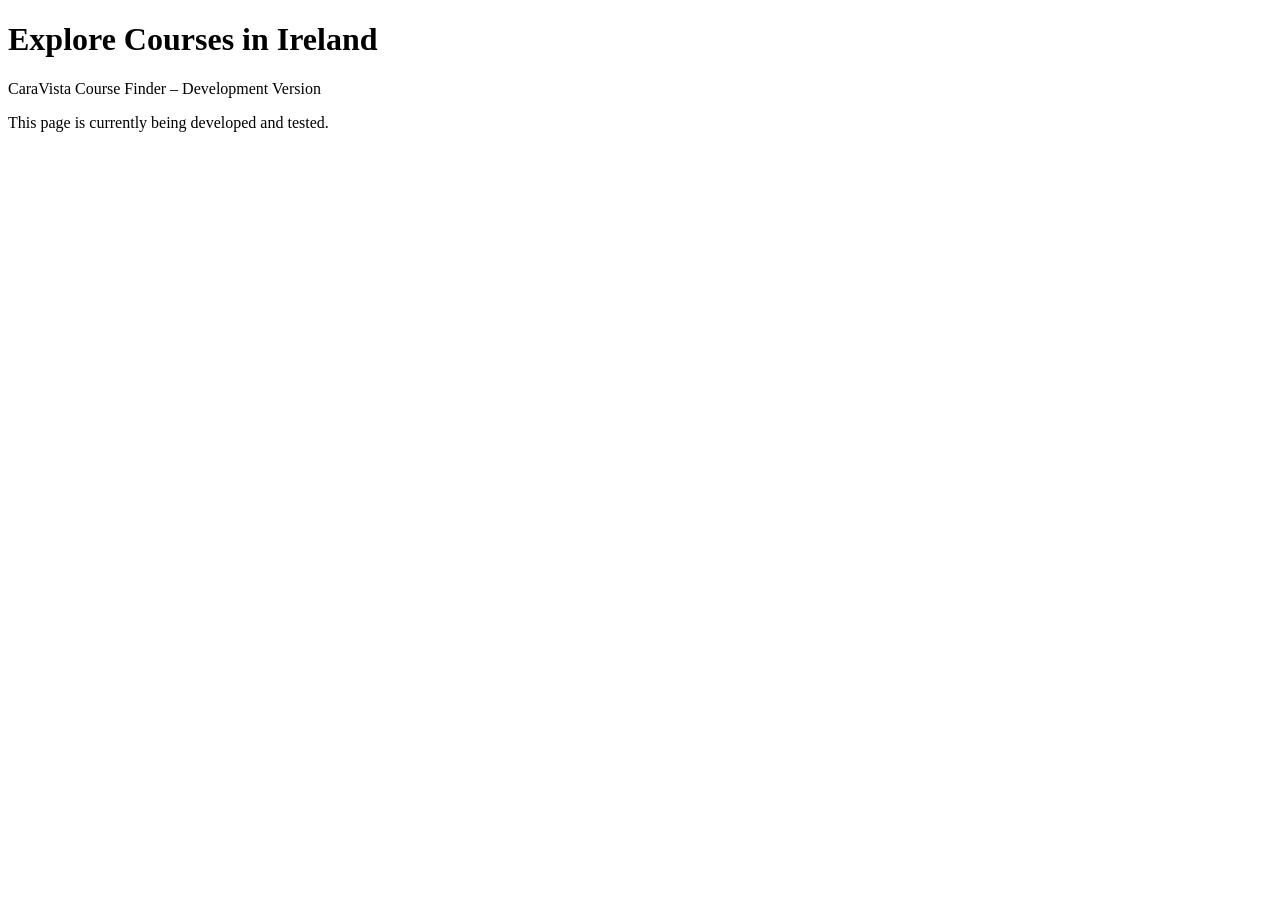
==== courses/index.html @ 7ab5f9e1 "Create initial Course Finder page" ====
<!DOCTYPE html>
<html lang="en">

<head>
    <meta charset="UTF-8">

    <meta name="viewport"
          content="width=device-width, initial-scale=1.0">

    <title>
        Explore Courses in Ireland | CaraVista Global Education
    </title>
</head>

<body>

    <h1>Explore Courses in Ireland</h1>

    <p>
        CaraVista Course Finder – Development Version
    </p>

    <p>
        This page is currently being developed and tested.
    </p>

</body>

</html>
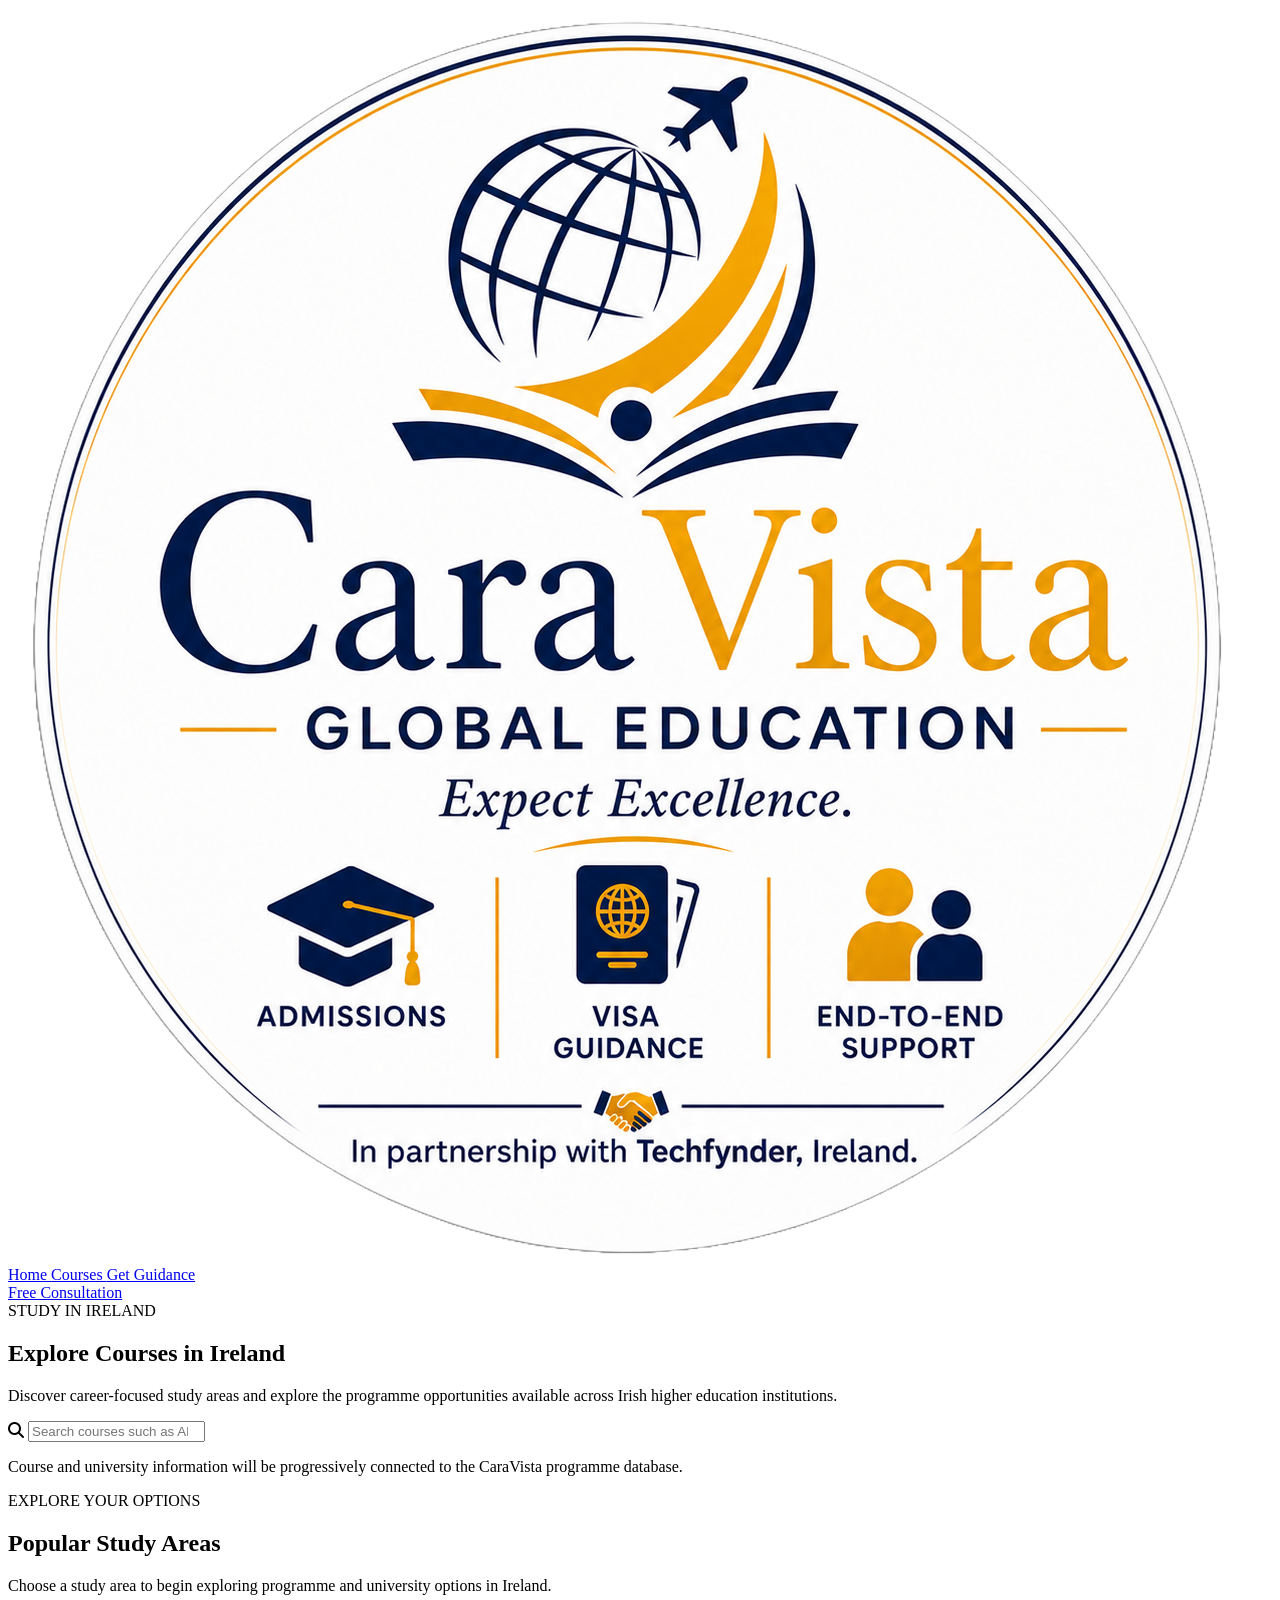
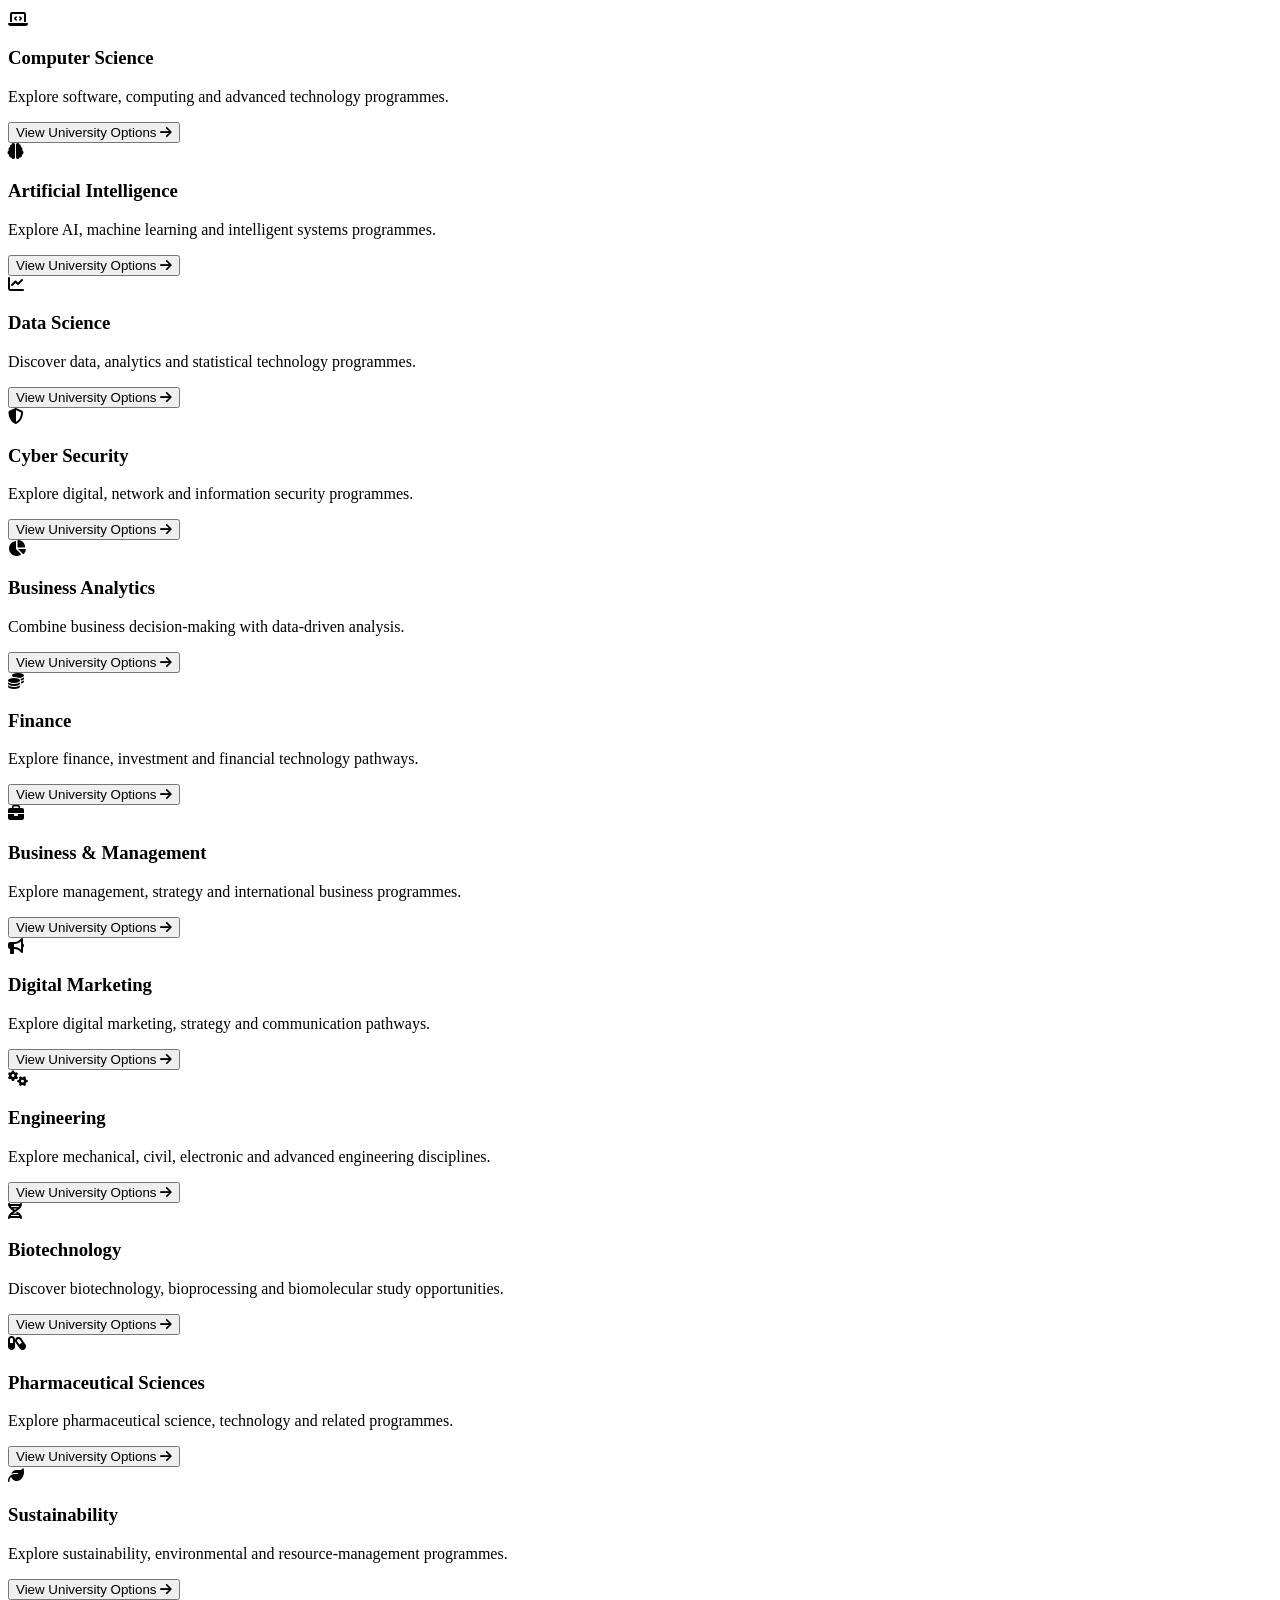
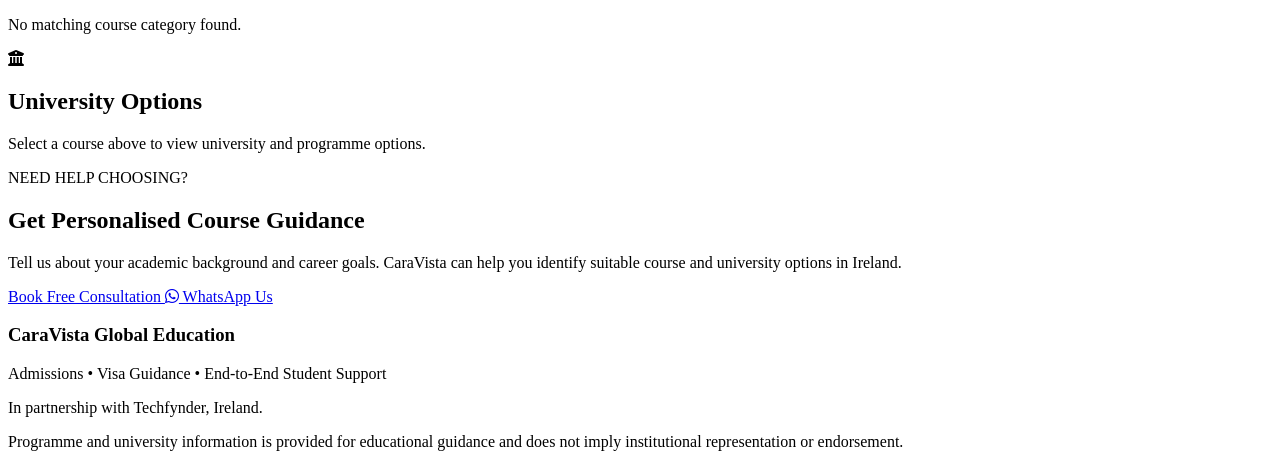
==== commit 0a4445df: "Build Course Finder V1 interface" ====
--- a/courses/index.html
+++ b/courses/index.html
@@ -10,19 +10,604 @@
     <title>
         Explore Courses in Ireland | CaraVista Global Education
     </title>
+
+    <meta name="description"
+          content="Explore popular study areas in Ireland with CaraVista Global Education. Discover courses in technology, business, engineering, life sciences and more.">
+
+    <link rel="icon"
+          href="../images/favicon.ico">
+
+    <link rel="stylesheet"
+          href="course.css">
+
+    <link rel="preconnect"
+          href="https://fonts.googleapis.com">
+
+    <link rel="preconnect"
+          href="https://fonts.gstatic.com"
+          crossorigin>
+
+    <link href="https://fonts.googleapis.com/css2?family=Poppins:wght@300;400;500;600;700;800&display=swap"
+          rel="stylesheet">
+
+    <link rel="stylesheet"
+          href="https://cdnjs.cloudflare.com/ajax/libs/font-awesome/6.7.2/css/all.min.css">
 </head>
 
 <body>
 
-    <h1>Explore Courses in Ireland</h1>
-
-    <p>
-        CaraVista Course Finder – Development Version
-    </p>
-
-    <p>
-        This page is currently being developed and tested.
-    </p>
+<header class="course-header">
+
+    <div class="container header-inner">
+
+        <a href="../"
+           class="brand"
+           aria-label="CaraVista Global Education">
+
+            <img src="../images/logo.png"
+                 alt="CaraVista Global Education">
+
+        </a>
+
+        <nav class="course-nav">
+
+            <a href="../">
+                Home
+            </a>
+
+            <a href="#course-grid">
+                Courses
+            </a>
+
+            <a href="#guidance">
+                Get Guidance
+            </a>
+
+        </nav>
+
+        <a href="../#contact"
+           class="header-cta">
+
+            Free Consultation
+
+        </a>
+
+    </div>
+
+</header>
+
+
+<main>
+
+    <section class="course-hero">
+
+        <div class="container course-hero-content">
+
+            <span class="eyebrow">
+                STUDY IN IRELAND
+            </span>
+
+            <h1>
+                Explore Courses in Ireland
+            </h1>
+
+            <p>
+                Discover career-focused study areas and explore the
+                programme opportunities available across Irish higher
+                education institutions.
+            </p>
+
+            <div class="search-wrapper">
+
+                <i class="fa-solid fa-magnifying-glass"></i>
+
+                <input
+                    type="search"
+                    id="courseSearch"
+                    placeholder="Search courses such as AI, Finance, Cyber Security..."
+                    autocomplete="off"
+                    aria-label="Search course categories"
+                >
+
+            </div>
+
+            <p class="development-note">
+                Course and university information will be progressively
+                connected to the CaraVista programme database.
+            </p>
+
+        </div>
+
+    </section>
+
+
+    <section class="courses-section">
+
+        <div class="container">
+
+            <div class="section-heading">
+
+                <span class="section-label">
+                    EXPLORE YOUR OPTIONS
+                </span>
+
+                <h2>
+                    Popular Study Areas
+                </h2>
+
+                <p>
+                    Choose a study area to begin exploring programme and
+                    university options in Ireland.
+                </p>
+
+            </div>
+
+
+            <div class="course-grid"
+                 id="course-grid">
+
+
+                <article class="course-card"
+                         data-course="computer science software computing technology">
+
+                    <div class="course-icon">
+                        <i class="fa-solid fa-laptop-code"></i>
+                    </div>
+
+                    <h3>
+                        Computer Science
+                    </h3>
+
+                    <p>
+                        Explore software, computing and advanced
+                        technology programmes.
+                    </p>
+
+                    <button type="button"
+                            class="course-link"
+                            data-category="Computer Science">
+
+                        View University Options
+                        <i class="fa-solid fa-arrow-right"></i>
+
+                    </button>
+
+                </article>
+
+
+                <article class="course-card"
+                         data-course="artificial intelligence ai machine learning">
+
+                    <div class="course-icon">
+                        <i class="fa-solid fa-brain"></i>
+                    </div>
+
+                    <h3>
+                        Artificial Intelligence
+                    </h3>
+
+                    <p>
+                        Explore AI, machine learning and intelligent
+                        systems programmes.
+                    </p>
+
+                    <button type="button"
+                            class="course-link"
+                            data-category="Artificial Intelligence">
+
+                        View University Options
+                        <i class="fa-solid fa-arrow-right"></i>
+
+                    </button>
+
+                </article>
+
+
+                <article class="course-card"
+                         data-course="data science analytics statistics">
+
+                    <div class="course-icon">
+                        <i class="fa-solid fa-chart-line"></i>
+                    </div>
+
+                    <h3>
+                        Data Science
+                    </h3>
+
+                    <p>
+                        Discover data, analytics and statistical
+                        technology programmes.
+                    </p>
+
+                    <button type="button"
+                            class="course-link"
+                            data-category="Data Science">
+
+                        View University Options
+                        <i class="fa-solid fa-arrow-right"></i>
+
+                    </button>
+
+                </article>
+
+
+                <article class="course-card"
+                         data-course="cyber security cybersecurity information security network">
+
+                    <div class="course-icon">
+                        <i class="fa-solid fa-shield-halved"></i>
+                    </div>
+
+                    <h3>
+                        Cyber Security
+                    </h3>
+
+                    <p>
+                        Explore digital, network and information
+                        security programmes.
+                    </p>
+
+                    <button type="button"
+                            class="course-link"
+                            data-category="Cyber Security">
+
+                        View University Options
+                        <i class="fa-solid fa-arrow-right"></i>
+
+                    </button>
+
+                </article>
+
+
+                <article class="course-card"
+                         data-course="business analytics data business intelligence">
+
+                    <div class="course-icon">
+                        <i class="fa-solid fa-chart-pie"></i>
+                    </div>
+
+                    <h3>
+                        Business Analytics
+                    </h3>
+
+                    <p>
+                        Combine business decision-making with
+                        data-driven analysis.
+                    </p>
+
+                    <button type="button"
+                            class="course-link"
+                            data-category="Business Analytics">
+
+                        View University Options
+                        <i class="fa-solid fa-arrow-right"></i>
+
+                    </button>
+
+                </article>
+
+
+                <article class="course-card"
+                         data-course="finance fintech investment banking financial">
+
+                    <div class="course-icon">
+                        <i class="fa-solid fa-coins"></i>
+                    </div>
+
+                    <h3>
+                        Finance
+                    </h3>
+
+                    <p>
+                        Explore finance, investment and financial
+                        technology pathways.
+                    </p>
+
+                    <button type="button"
+                            class="course-link"
+                            data-category="Finance">
+
+                        View University Options
+                        <i class="fa-solid fa-arrow-right"></i>
+
+                    </button>
+
+                </article>
+
+
+                <article class="course-card"
+                         data-course="business management international business mba">
+
+                    <div class="course-icon">
+                        <i class="fa-solid fa-briefcase"></i>
+                    </div>
+
+                    <h3>
+                        Business &amp; Management
+                    </h3>
+
+                    <p>
+                        Explore management, strategy and international
+                        business programmes.
+                    </p>
+
+                    <button type="button"
+                            class="course-link"
+                            data-category="Business & Management">
+
+                        View University Options
+                        <i class="fa-solid fa-arrow-right"></i>
+
+                    </button>
+
+                </article>
+
+
+                <article class="course-card"
+                         data-course="digital marketing marketing advertising media">
+
+                    <div class="course-icon">
+                        <i class="fa-solid fa-bullhorn"></i>
+                    </div>
+
+                    <h3>
+                        Digital Marketing
+                    </h3>
+
+                    <p>
+                        Explore digital marketing, strategy and
+                        communication pathways.
+                    </p>
+
+                    <button type="button"
+                            class="course-link"
+                            data-category="Digital Marketing">
+
+                        View University Options
+                        <i class="fa-solid fa-arrow-right"></i>
+
+                    </button>
+
+                </article>
+
+
+                <article class="course-card"
+                         data-course="engineering mechanical civil electrical electronic">
+
+                    <div class="course-icon">
+                        <i class="fa-solid fa-gears"></i>
+                    </div>
+
+                    <h3>
+                        Engineering
+                    </h3>
+
+                    <p>
+                        Explore mechanical, civil, electronic and
+                        advanced engineering disciplines.
+                    </p>
+
+                    <button type="button"
+                            class="course-link"
+                            data-category="Engineering">
+
+                        View University Options
+                        <i class="fa-solid fa-arrow-right"></i>
+
+                    </button>
+
+                </article>
+
+
+                <article class="course-card"
+                         data-course="biotechnology biotech bioprocessing biomolecular">
+
+                    <div class="course-icon">
+                        <i class="fa-solid fa-dna"></i>
+                    </div>
+
+                    <h3>
+                        Biotechnology
+                    </h3>
+
+                    <p>
+                        Discover biotechnology, bioprocessing and
+                        biomolecular study opportunities.
+                    </p>
+
+                    <button type="button"
+                            class="course-link"
+                            data-category="Biotechnology">
+
+                        View University Options
+                        <i class="fa-solid fa-arrow-right"></i>
+
+                    </button>
+
+                </article>
+
+
+                <article class="course-card"
+                         data-course="pharmaceutical sciences pharma drug medicine">
+
+                    <div class="course-icon">
+                        <i class="fa-solid fa-capsules"></i>
+                    </div>
+
+                    <h3>
+                        Pharmaceutical Sciences
+                    </h3>
+
+                    <p>
+                        Explore pharmaceutical science, technology
+                        and related programmes.
+                    </p>
+
+                    <button type="button"
+                            class="course-link"
+                            data-category="Pharmaceutical Sciences">
+
+                        View University Options
+                        <i class="fa-solid fa-arrow-right"></i>
+
+                    </button>
+
+                </article>
+
+
+                <article class="course-card"
+                         data-course="sustainability environmental sustainable resource climate">
+
+                    <div class="course-icon">
+                        <i class="fa-solid fa-leaf"></i>
+                    </div>
+
+                    <h3>
+                        Sustainability
+                    </h3>
+
+                    <p>
+                        Explore sustainability, environmental and
+                        resource-management programmes.
+                    </p>
+
+                    <button type="button"
+                            class="course-link"
+                            data-category="Sustainability">
+
+                        View University Options
+                        <i class="fa-solid fa-arrow-right"></i>
+
+                    </button>
+
+                </article>
+
+            </div>
+
+
+            <p class="no-results"
+               id="noResults">
+
+                No matching course category found.
+
+            </p>
+
+        </div>
+
+    </section>
+
+
+    <section class="results-section"
+             id="course-results">
+
+        <div class="container">
+
+            <div class="results-placeholder">
+
+                <div class="placeholder-icon">
+                    <i class="fa-solid fa-building-columns"></i>
+                </div>
+
+                <h2 id="resultsTitle">
+                    University Options
+                </h2>
+
+                <p id="resultsMessage">
+                    Select a course above to view university and
+                    programme options.
+                </p>
+
+                <div id="programmeResults"
+                     class="programme-results">
+                </div>
+
+            </div>
+
+        </div>
+
+    </section>
+
+
+    <section class="guidance-section"
+             id="guidance">
+
+        <div class="container guidance-box">
+
+            <div>
+
+                <span class="section-label">
+                    NEED HELP CHOOSING?
+                </span>
+
+                <h2>
+                    Get Personalised Course Guidance
+                </h2>
+
+                <p>
+                    Tell us about your academic background and career goals.
+                    CaraVista can help you identify suitable course and
+                    university options in Ireland.
+                </p>
+
+            </div>
+
+            <div class="guidance-actions">
+
+                <a href="../#contact"
+                   class="btn btn-primary">
+
+                    Book Free Consultation
+
+                </a>
+
+                <a href="https://wa.me/917820959808?text=Hello%20CaraVista%20Global%20Education,%20I%20would%20like%20guidance%20on%20courses%20in%20Ireland."
+                   class="btn btn-whatsapp"
+                   target="_blank"
+                   rel="noopener noreferrer">
+
+                    <i class="fa-brands fa-whatsapp"></i>
+
+                    WhatsApp Us
+
+                </a>
+
+            </div>
+
+        </div>
+
+    </section>
+
+</main>
+
+
+<footer class="course-footer">
+
+    <div class="container">
+
+        <h3>
+            CaraVista Global Education
+        </h3>
+
+        <p>
+            Admissions • Visa Guidance • End-to-End Student Support
+        </p>
+
+        <p class="partner-line">
+            In partnership with Techfynder, Ireland.
+        </p>
+
+        <p class="disclaimer">
+            Programme and university information is provided for
+            educational guidance and does not imply institutional
+            representation or endorsement.
+        </p>
+
+    </div>
+
+</footer>
+
+
+<script src="course.js"></script>
 
 </body>
 
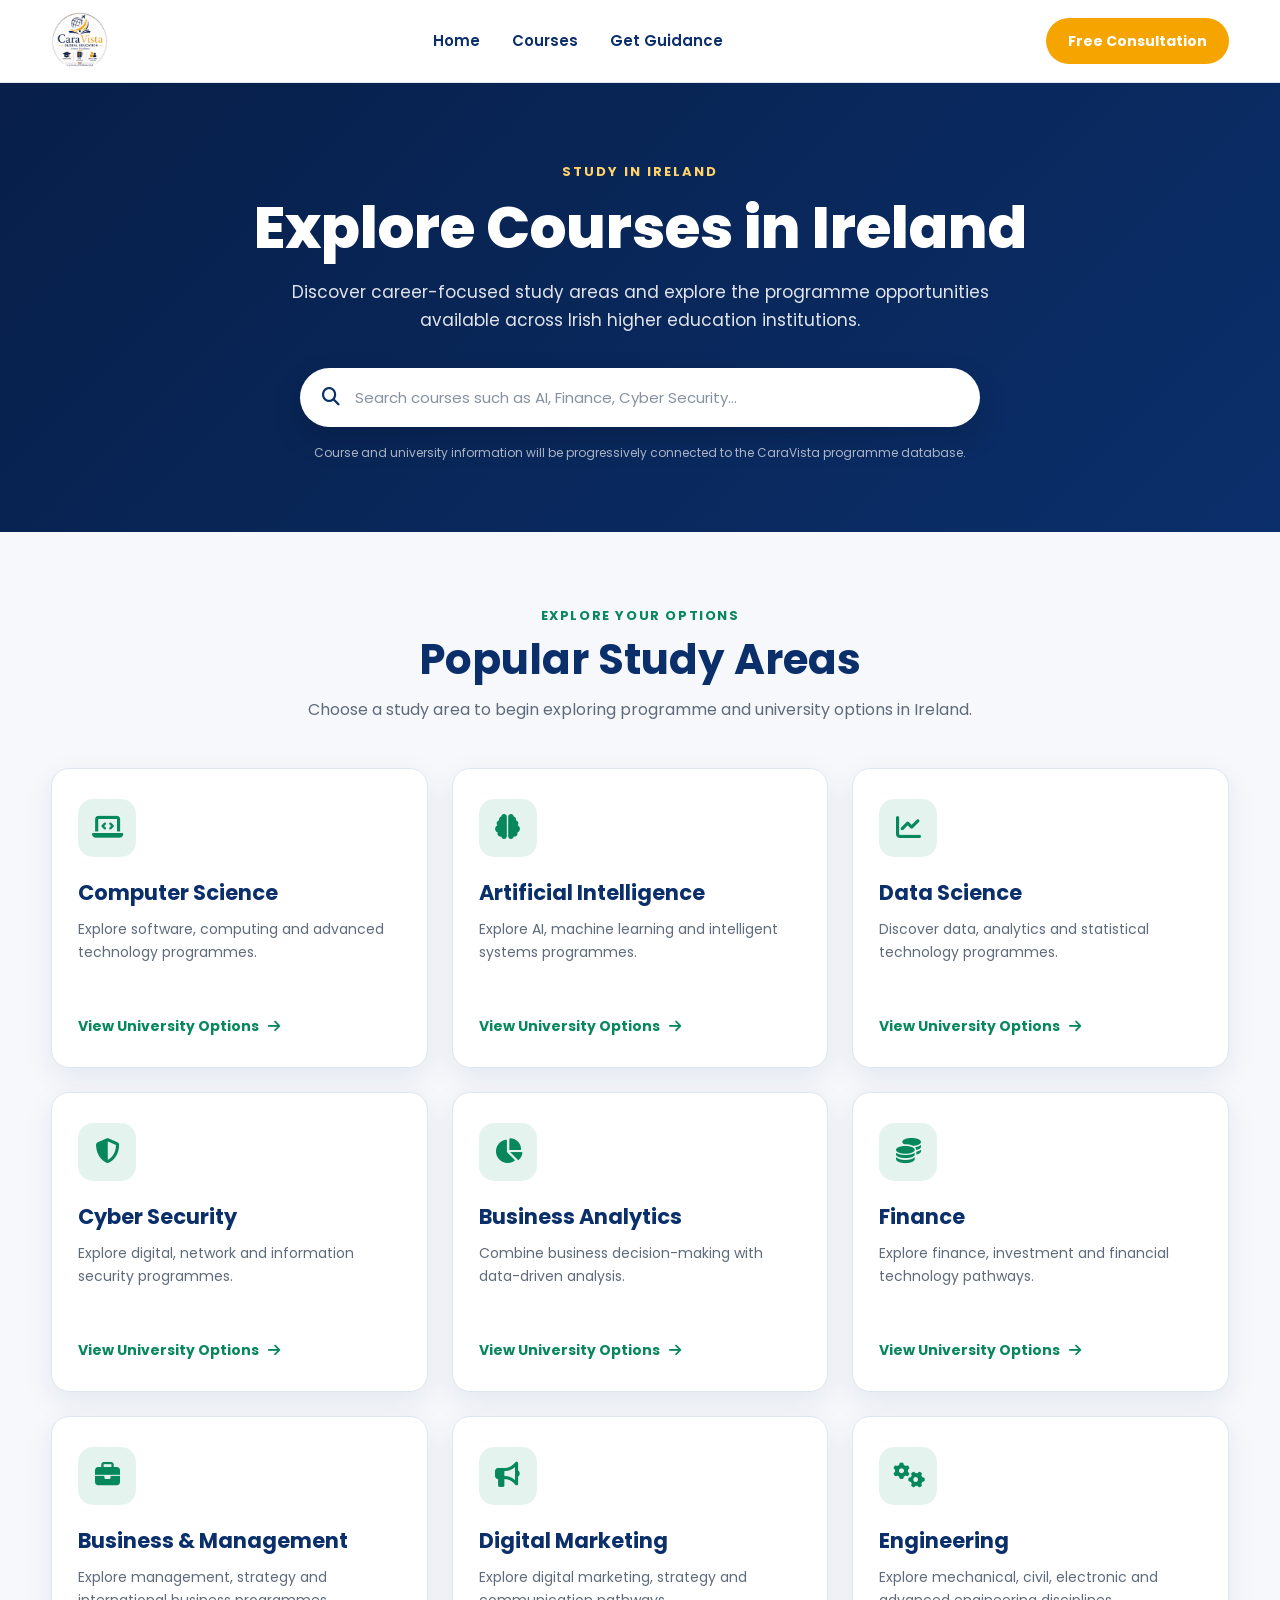
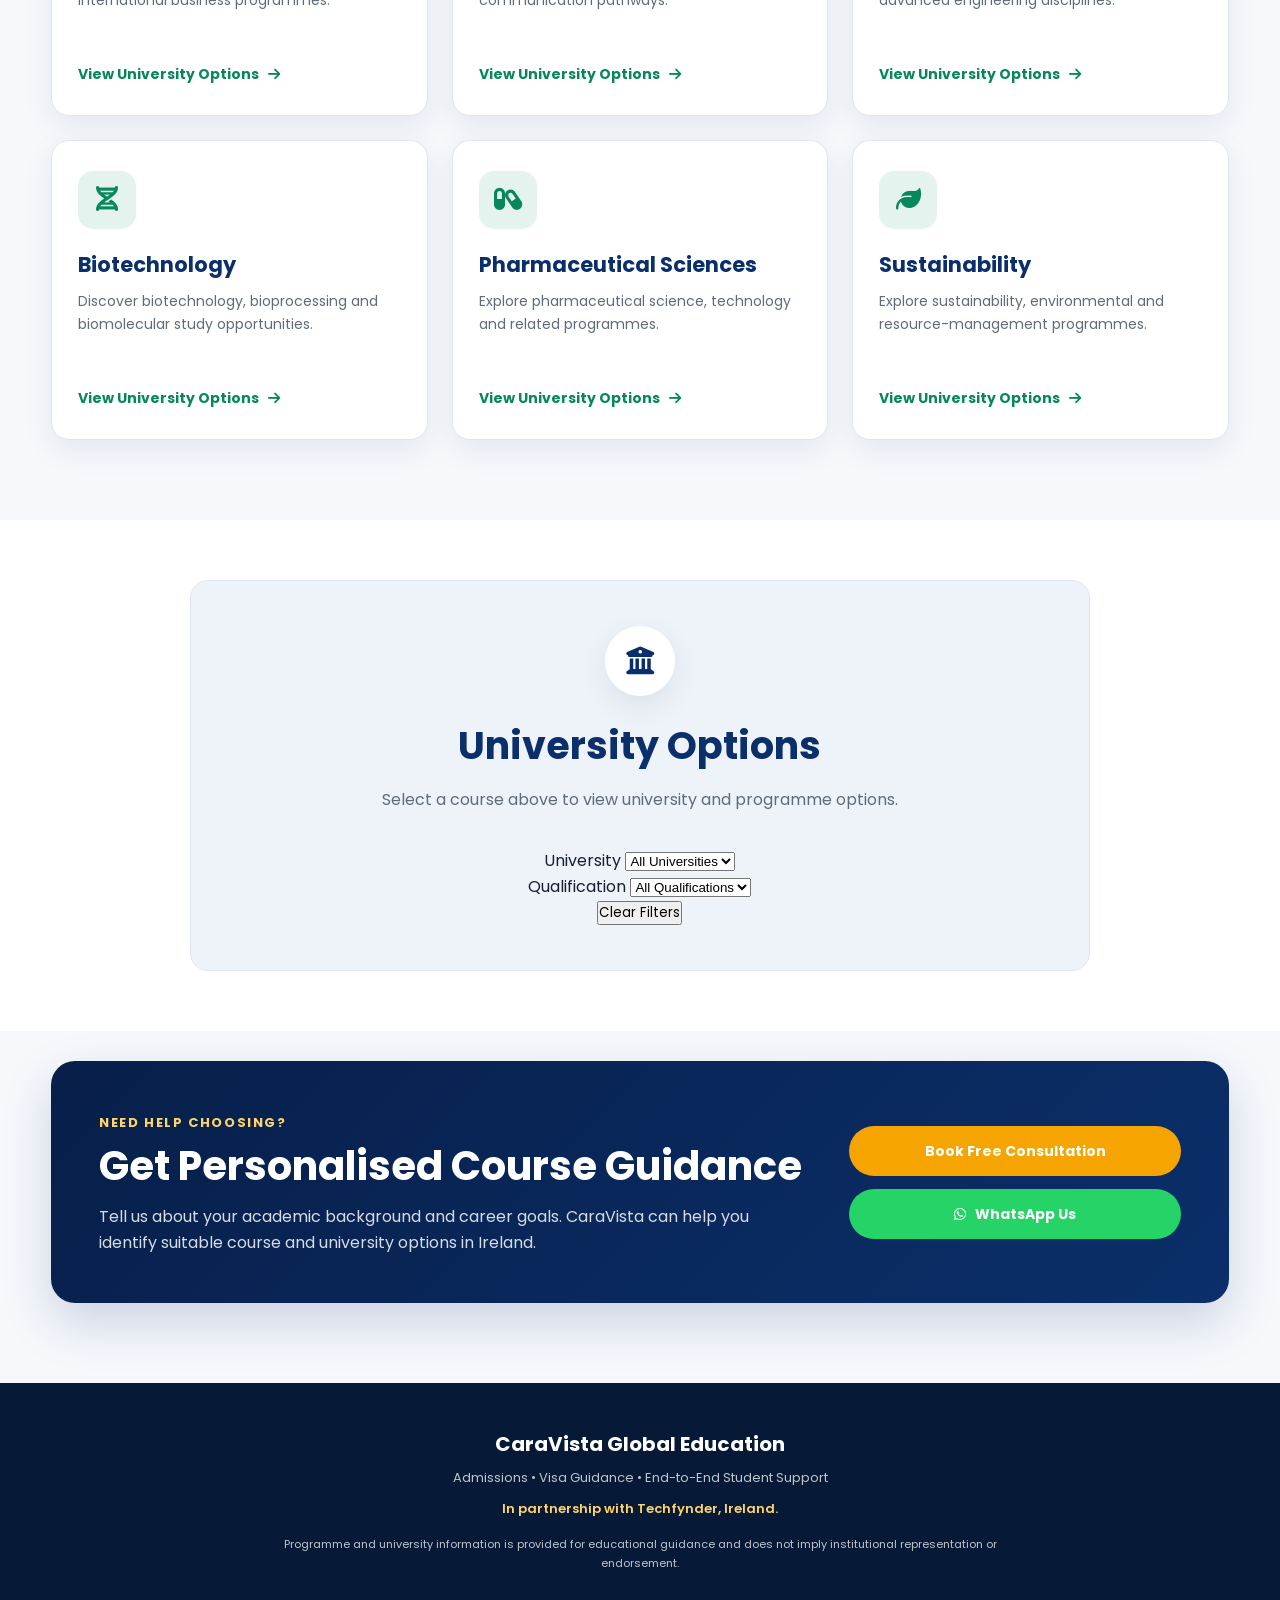
==== commit 2ad03777: "Add Course Finder result filters" ====
--- a/courses/index.html
+++ b/courses/index.html
@@ -517,9 +517,58 @@
                     programme options.
                 </p>
 
-                <div id="programmeResults"
-                     class="programme-results">
-                </div>
+                <div class="results-filters"
+     id="resultsFilters">
+
+    <div class="filter-group">
+
+        <label for="universityFilter">
+            University
+        </label>
+
+        <select id="universityFilter">
+
+            <option value="">
+                All Universities
+            </option>
+
+        </select>
+
+    </div>
+
+
+    <div class="filter-group">
+
+        <label for="qualificationFilter">
+            Qualification
+        </label>
+
+        <select id="qualificationFilter">
+
+            <option value="">
+                All Qualifications
+            </option>
+
+        </select>
+
+    </div>
+
+
+    <button
+        type="button"
+        id="clearFilters"
+        class="clear-filters">
+
+        Clear Filters
+
+    </button>
+
+</div>
+
+
+<div id="programmeResults"
+     class="programme-results">
+</div>
 
             </div>
 
--- a/courses/course.css
+++ b/courses/course.css
@@ -0,0 +1,1214 @@
+/* =========================================================
+   CaraVista Global Education
+   Course Finder V1
+   File: /courses/course.css
+   ========================================================= */
+
+
+/* -------------------------
+   1. ROOT VARIABLES
+------------------------- */
+
+:root {
+    --primary: #0b2f6b;
+    --primary-dark: #071f49;
+    --primary-light: #174a96;
+
+    --green: #07875c;
+    --green-dark: #056b49;
+
+    --orange: #f5a400;
+    --orange-dark: #dd9300;
+
+    --white: #ffffff;
+
+    --background: #f6f8fc;
+    --background-soft: #eef3f9;
+
+    --text: #172033;
+    --text-light: #5f6b7a;
+
+    --border: #dfe6ef;
+
+    --shadow:
+        0 10px 30px rgba(15, 42, 80, 0.08);
+
+    --shadow-hover:
+        0 18px 40px rgba(15, 42, 80, 0.15);
+
+    --radius: 18px;
+
+    --transition:
+        all 0.3s ease;
+}
+
+
+/* -------------------------
+   2. RESET
+------------------------- */
+
+* {
+    margin: 0;
+    padding: 0;
+    box-sizing: border-box;
+}
+
+html {
+    scroll-behavior: smooth;
+}
+
+body {
+    font-family: "Poppins", Arial, sans-serif;
+    color: var(--text);
+    background: var(--white);
+    line-height: 1.6;
+}
+
+img {
+    max-width: 100%;
+    display: block;
+}
+
+a {
+    text-decoration: none;
+    color: inherit;
+}
+
+button,
+input {
+    font-family: inherit;
+}
+
+
+/* -------------------------
+   3. GLOBAL CONTAINER
+------------------------- */
+
+.container {
+    width: min(1180px, 92%);
+    margin: 0 auto;
+}
+
+
+/* =========================================================
+   4. HEADER
+   ========================================================= */
+
+.course-header {
+    background: var(--white);
+    border-bottom: 1px solid var(--border);
+    position: sticky;
+    top: 0;
+    z-index: 1000;
+}
+
+.header-inner {
+    min-height: 82px;
+
+    display: flex;
+    align-items: center;
+    justify-content: space-between;
+
+    gap: 30px;
+}
+
+.brand {
+    display: flex;
+    align-items: center;
+    flex-shrink: 0;
+}
+
+.brand img {
+    width: 58px;
+    height: 58px;
+    object-fit: contain;
+}
+.course-nav {
+    display: flex;
+    align-items: center;
+    gap: 32px;
+}
+
+.course-nav a {
+    color: var(--primary);
+    font-size: 15px;
+    font-weight: 600;
+
+    position: relative;
+
+    transition: var(--transition);
+}
+
+.course-nav a::after {
+    content: "";
+
+    position: absolute;
+
+    left: 0;
+    bottom: -7px;
+
+    width: 0;
+    height: 2px;
+
+    background: var(--orange);
+
+    transition: width 0.3s ease;
+}
+
+.course-nav a:hover::after {
+    width: 100%;
+}
+
+.course-nav a:hover {
+    color: var(--orange-dark);
+}
+
+.header-cta {
+    display: inline-flex;
+    align-items: center;
+    justify-content: center;
+
+    background: var(--orange);
+    color: var(--white);
+
+    padding: 12px 22px;
+
+    border-radius: 30px;
+
+    font-size: 14px;
+    font-weight: 700;
+
+    transition: var(--transition);
+}
+
+.header-cta:hover {
+    background: var(--orange-dark);
+    transform: translateY(-2px);
+}
+
+
+/* =========================================================
+   5. COURSE HERO
+   ========================================================= */
+
+.course-hero {
+    background:
+        linear-gradient(
+            135deg,
+            var(--primary-dark),
+            var(--primary)
+        );
+
+    color: var(--white);
+
+    padding: 75px 0 70px;
+}
+
+.course-hero-content {
+    max-width: 850px;
+    text-align: center;
+}
+
+.eyebrow {
+    display: inline-block;
+
+    color: #ffd36a;
+
+    font-size: 13px;
+    font-weight: 700;
+
+    letter-spacing: 2px;
+
+    margin-bottom: 12px;
+}
+
+.course-hero h1 {
+    font-size: clamp(36px, 5vw, 58px);
+
+    line-height: 1.15;
+
+    font-weight: 800;
+
+    margin-bottom: 18px;
+}
+
+.course-hero > .container > p,
+.course-hero-content > p {
+    font-size: 17px;
+    color: rgba(255, 255, 255, 0.88);
+
+    max-width: 720px;
+
+    margin-left: auto;
+    margin-right: auto;
+}
+
+
+/* =========================================================
+   6. SEARCH
+   ========================================================= */
+
+.search-wrapper {
+    max-width: 680px;
+
+    margin: 34px auto 16px;
+
+    position: relative;
+}
+
+.search-wrapper i {
+    position: absolute;
+
+    left: 22px;
+    top: 50%;
+
+    transform: translateY(-50%);
+
+    color: var(--primary);
+    font-size: 18px;
+}
+
+.search-wrapper input {
+    width: 100%;
+
+    border: none;
+    outline: none;
+
+    padding: 18px 22px 18px 55px;
+
+    border-radius: 40px;
+
+    background: var(--white);
+
+    color: var(--text);
+
+    font-size: 15px;
+
+    box-shadow:
+        0 12px 30px rgba(0, 0, 0, 0.15);
+}
+
+.search-wrapper input::placeholder {
+    color: #8791a0;
+}
+
+.development-note {
+    margin-top: 15px !important;
+
+    font-size: 12px !important;
+
+    opacity: 0.75;
+}
+
+
+/* =========================================================
+   7. COURSE SECTION
+   ========================================================= */
+
+.courses-section {
+    background: var(--background);
+
+    padding: 70px 0 80px;
+}
+
+.section-heading {
+    text-align: center;
+
+    max-width: 760px;
+
+    margin: 0 auto 45px;
+}
+
+.section-label {
+    display: inline-block;
+
+    color: var(--green);
+
+    font-size: 13px;
+    font-weight: 700;
+
+    letter-spacing: 1.6px;
+
+    margin-bottom: 8px;
+}
+
+.section-heading h2 {
+    color: var(--primary);
+
+    font-size: clamp(30px, 4vw, 42px);
+
+    line-height: 1.2;
+
+    margin-bottom: 12px;
+}
+
+.section-heading p {
+    color: var(--text-light);
+
+    font-size: 16px;
+}
+
+
+/* =========================================================
+   8. COURSE GRID
+   ========================================================= */
+
+.course-grid {
+    display: grid;
+
+    grid-template-columns:
+        repeat(3, minmax(0, 1fr));
+
+    gap: 24px;
+}
+
+
+/* =========================================================
+   9. COURSE CARDS
+   ========================================================= */
+
+.course-card {
+    background: var(--white);
+
+    border: 1px solid var(--border);
+
+    border-radius: var(--radius);
+
+    padding: 30px 26px;
+
+    min-height: 300px;
+
+    display: flex;
+    flex-direction: column;
+
+    box-shadow: var(--shadow);
+
+    transition: var(--transition);
+}
+
+.course-card:hover {
+    transform: translateY(-7px);
+
+    box-shadow: var(--shadow-hover);
+
+    border-color: rgba(7, 135, 92, 0.35);
+}
+
+.course-icon {
+    width: 58px;
+    height: 58px;
+
+    display: flex;
+    align-items: center;
+    justify-content: center;
+
+    background: rgba(7, 135, 92, 0.10);
+
+    color: var(--green);
+
+    border-radius: 15px;
+
+    font-size: 25px;
+
+    margin-bottom: 22px;
+}
+
+.course-card h3 {
+    color: var(--primary);
+
+    font-size: 21px;
+
+    line-height: 1.3;
+
+    margin-bottom: 12px;
+}
+
+.course-card p {
+    color: var(--text-light);
+
+    font-size: 14px;
+
+    margin-bottom: 24px;
+}
+
+
+/* =========================================================
+   10. COURSE BUTTON
+   ========================================================= */
+
+.course-link {
+    margin-top: auto;
+
+    border: none;
+    background: transparent;
+
+    padding: 0;
+
+    color: var(--green);
+
+    font-size: 14px;
+    font-weight: 700;
+
+    cursor: pointer;
+
+    display: inline-flex;
+    align-items: center;
+
+    gap: 9px;
+
+    align-self: flex-start;
+
+    transition: var(--transition);
+}
+
+.course-link i {
+    transition: transform 0.25s ease;
+}
+
+.course-link:hover {
+    color: var(--green-dark);
+}
+
+.course-link:hover i {
+    transform: translateX(5px);
+}
+
+
+/* =========================================================
+   11. NO SEARCH RESULTS
+   ========================================================= */
+
+.no-results {
+    display: none;
+
+    text-align: center;
+
+    color: var(--text-light);
+
+    font-size: 16px;
+
+    margin-top: 35px;
+}
+
+
+/* =========================================================
+   12. UNIVERSITY RESULTS SECTION
+   ========================================================= */
+
+.results-section {
+    padding: 70px 0;
+
+    background: var(--white);
+}
+
+.results-placeholder {
+    text-align: center;
+
+    max-width: 900px;
+
+    margin: 0 auto;
+
+    padding: 45px 30px;
+
+    border: 1px solid var(--border);
+
+    border-radius: var(--radius);
+
+    background: var(--background-soft);
+}
+
+.placeholder-icon {
+    width: 70px;
+    height: 70px;
+
+    display: flex;
+    align-items: center;
+    justify-content: center;
+
+    margin: 0 auto 20px;
+
+    border-radius: 50%;
+
+    background: var(--white);
+
+    color: var(--primary);
+
+    font-size: 28px;
+
+    box-shadow: var(--shadow);
+}
+
+.results-placeholder h2 {
+    color: var(--primary);
+
+    font-size: 30px;
+
+    margin-bottom: 10px;
+}
+
+.results-placeholder > p {
+    color: var(--text-light);
+
+    max-width: 650px;
+
+    margin: 0 auto;
+}
+
+.programme-results {
+    margin-top: 30px;
+}
+
+
+/* =========================================================
+   13. GUIDANCE CTA
+   ========================================================= */
+
+.guidance-section {
+    background: var(--background);
+
+    padding: 30px 0 80px;
+}
+
+.guidance-box {
+    background:
+        linear-gradient(
+            135deg,
+            var(--primary-dark),
+            var(--primary)
+        );
+
+    color: var(--white);
+
+    padding: 48px;
+
+    border-radius: 24px;
+
+    display: grid;
+
+    grid-template-columns: 1.5fr 0.7fr;
+
+    align-items: center;
+
+    gap: 40px;
+
+    box-shadow:
+        0 20px 50px rgba(11, 47, 107, 0.18);
+}
+
+.guidance-box .section-label {
+    color: #ffd36a;
+}
+
+.guidance-box h2 {
+    font-size: clamp(28px, 4vw, 40px);
+
+    line-height: 1.2;
+
+    margin-bottom: 14px;
+}
+
+.guidance-box p {
+    color: rgba(255, 255, 255, 0.84);
+
+    max-width: 680px;
+}
+
+.guidance-actions {
+    display: flex;
+
+    flex-direction: column;
+
+    gap: 13px;
+}
+
+
+/* =========================================================
+   14. BUTTONS
+   ========================================================= */
+
+.btn {
+    display: inline-flex;
+
+    align-items: center;
+    justify-content: center;
+
+    gap: 9px;
+
+    min-height: 50px;
+
+    padding: 12px 22px;
+
+    border-radius: 30px;
+
+    font-size: 14px;
+    font-weight: 700;
+
+    text-align: center;
+
+    transition: var(--transition);
+}
+
+.btn-primary {
+    background: var(--orange);
+
+    color: var(--white);
+}
+
+.btn-primary:hover {
+    background: var(--orange-dark);
+
+    transform: translateY(-2px);
+}
+
+.btn-whatsapp {
+    background: #25d366;
+
+    color: var(--white);
+}
+
+.btn-whatsapp:hover {
+    background: #1fb759;
+
+    transform: translateY(-2px);
+}
+
+
+/* =========================================================
+   15. FOOTER
+   ========================================================= */
+
+.course-footer {
+    background: #061936;
+
+    color: var(--white);
+
+    padding: 45px 0;
+
+    text-align: center;
+}
+
+.course-footer h3 {
+    font-size: 20px;
+
+    margin-bottom: 8px;
+}
+
+.course-footer p {
+    color: rgba(255, 255, 255, 0.75);
+
+    font-size: 13px;
+}
+
+.partner-line {
+    color: #ffd36a !important;
+
+    font-weight: 600;
+
+    margin-top: 10px;
+}
+
+.disclaimer {
+    max-width: 750px;
+
+    margin: 15px auto 0;
+
+    font-size: 11px !important;
+
+    line-height: 1.7;
+}
+
+
+/* =========================================================
+   16. TABLET
+   ========================================================= */
+
+@media (max-width: 950px) {
+
+    .course-grid {
+        grid-template-columns:
+            repeat(2, minmax(0, 1fr));
+    }
+
+    .guidance-box {
+        grid-template-columns: 1fr;
+    }
+
+    .guidance-actions {
+        flex-direction: row;
+
+        flex-wrap: wrap;
+    }
+
+    .guidance-actions .btn {
+        flex: 1;
+
+        min-width: 220px;
+    }
+}
+
+
+/* =========================================================
+   17. MOBILE
+   ========================================================= */
+
+@media (max-width: 700px) {
+
+    .container {
+        width: min(92%, 620px);
+    }
+
+    .header-inner {
+        min-height: 68px;
+
+        gap: 12px;
+    }
+
+    .brand img {
+        width: 50px;
+        height: 50px;
+    }
+
+    .course-nav {
+        display: none;
+    }
+
+    .header-cta {
+        padding: 10px 16px;
+
+        font-size: 12px;
+    }
+
+    .course-hero {
+        padding: 55px 0 50px;
+    }
+
+    .course-hero h1 {
+        font-size: 36px;
+    }
+
+    .course-hero-content > p {
+        font-size: 15px;
+    }
+
+    .search-wrapper {
+        margin-top: 27px;
+    }
+
+    .search-wrapper input {
+        padding:
+            16px 18px
+            16px 50px;
+
+        font-size: 13px;
+    }
+
+    .courses-section {
+        padding: 55px 0;
+    }
+
+    .section-heading {
+        margin-bottom: 32px;
+    }
+
+    .section-heading h2 {
+        font-size: 30px;
+    }
+
+    .course-grid {
+        grid-template-columns: 1fr;
+
+        gap: 18px;
+    }
+
+    .course-card {
+        min-height: auto;
+
+        padding: 25px 22px;
+    }
+
+    .course-icon {
+        width: 52px;
+        height: 52px;
+
+        font-size: 22px;
+
+        margin-bottom: 18px;
+    }
+
+    .results-section {
+        padding: 50px 0;
+    }
+
+    .results-placeholder {
+        padding: 35px 20px;
+    }
+
+    .results-placeholder h2 {
+        font-size: 25px;
+    }
+
+    .guidance-section {
+        padding: 15px 0 55px;
+    }
+
+    .guidance-box {
+        padding: 35px 24px;
+
+        border-radius: 18px;
+    }
+
+    .guidance-actions {
+        flex-direction: column;
+    }
+
+    .guidance-actions .btn {
+        width: 100%;
+
+        min-width: 0;
+    }
+
+    .course-footer {
+        padding: 38px 18px;
+    }
+}
+
+
+/* =========================================================
+   18. SMALL MOBILE
+   ========================================================= */
+
+@media (max-width: 420px) {
+
+    .course-hero h1 {
+        font-size: 31px;
+    }
+
+    .header-cta {
+        padding: 9px 13px;
+
+        font-size: 11px;
+    }
+
+    .course-card h3 {
+        font-size: 19px;
+    }
+
+    .guidance-box h2 {
+        font-size: 27px;
+    }
+}
+
+
+/* =========================================================
+   19. ACCESSIBILITY
+   ========================================================= */
+
+.course-link:focus-visible,
+.btn:focus-visible,
+.header-cta:focus-visible,
+.course-nav a:focus-visible,
+.search-wrapper input:focus-visible {
+
+    outline: 3px solid var(--orange);
+
+    outline-offset: 3px;
+}
+
+
+/* =========================================================
+   20. HIDDEN COURSE CARD
+   Used later by course.js search
+   ========================================================= */
+
+.course-card.hidden {
+    display: none;
+}
+/* =========================================================
+   UNIVERSITY PROGRAMME RESULTS
+   ========================================================= */
+
+#course-results {
+    padding: 60px 20px;
+}
+
+#resultsTitle {
+    text-align: center;
+    color: var(--primary);
+    font-size: clamp(28px, 4vw, 38px);
+    font-weight: 700;
+    margin-bottom: 10px;
+}
+
+#resultsMessage {
+    text-align: center;
+    color: var(--text-light);
+    font-size: 16px;
+    margin: 0 auto 36px;
+    max-width: 700px;
+}
+
+.programme-results {
+    width: 100%;
+    max-width: 900px;
+    margin: 0 auto;
+    display: grid;
+    gap: 26px;
+    text-align: left;
+}
+
+
+/* UNIVERSITY CARD */
+
+.university-result-card {
+    width: 100%;
+    background: #ffffff;
+    border: 1px solid #e2e8f0;
+    border-radius: 18px;
+    padding: 0;
+    overflow: hidden;
+    box-shadow:
+        0 4px 8px rgba(15, 23, 42, 0.03),
+        0 12px 28px rgba(15, 23, 42, 0.07);
+}
+
+
+/* UNIVERSITY HEADER */
+
+.university-result-header {
+    display: flex;
+    align-items: center;
+    gap: 16px;
+
+    padding: 22px 26px;
+
+    background:
+        linear-gradient(
+            135deg,
+            rgba(11, 47, 107, 0.06),
+            rgba(7, 135, 92, 0.05)
+        );
+
+    border-bottom: 1px solid #e2e8f0;
+}
+
+.university-result-icon {
+    width: 48px;
+    height: 48px;
+    min-width: 48px;
+
+    display: flex;
+    align-items: center;
+    justify-content: center;
+
+    border-radius: 12px;
+
+    background: var(--primary);
+    color: #ffffff;
+
+    font-size: 19px;
+}
+
+.university-result-header h3 {
+    margin: 0 0 4px;
+
+    color: var(--primary);
+
+    font-size: 19px;
+    font-weight: 700;
+    line-height: 1.3;
+
+    text-align: left;
+}
+
+.university-result-header p {
+    margin: 0;
+
+    color: var(--text-light);
+
+    font-size: 13px;
+    font-weight: 500;
+
+    text-align: left;
+}
+
+
+/* PROGRAMME LIST */
+
+.programme-list {
+    list-style: none !important;
+    margin: 0 !important;
+    padding: 8px 26px 12px !important;
+}
+
+.programme-list li::marker {
+    content: "";
+}
+
+.programme-item {
+    list-style: none !important;
+
+    display: flex;
+    align-items: center;
+    justify-content: space-between;
+
+    gap: 24px;
+
+    width: 100%;
+
+    padding: 16px 4px;
+
+    margin: 0;
+
+    background: transparent;
+
+    border-bottom: 1px solid #edf1f5;
+}
+
+.programme-item:last-child {
+    border-bottom: none;
+}
+
+
+/* PROGRAMME NAME */
+
+.programme-name {
+    flex: 1;
+
+    color: #172033;
+
+    font-size: 15px;
+    font-weight: 500;
+    line-height: 1.55;
+
+    text-align: left;
+}
+
+
+/* QUALIFICATION BADGE */
+
+.qualification {
+    display: inline-flex;
+    align-items: center;
+    justify-content: center;
+
+    flex-shrink: 0;
+
+    min-width: 58px;
+
+    padding: 6px 12px;
+
+    border-radius: 20px;
+
+    background: rgba(7, 135, 92, 0.09);
+    border: 1px solid rgba(7, 135, 92, 0.16);
+
+    color: var(--green);
+
+    font-size: 11px;
+    font-weight: 700;
+    letter-spacing: 0.3px;
+
+    text-align: center;
+}
+
+
+/* PROGRAMME HOVER */
+
+.programme-item {
+    transition:
+        background-color 0.2s ease,
+        padding-left 0.2s ease;
+}
+
+.programme-item:hover {
+    background: #f8fafc;
+    padding-left: 10px;
+}
+
+
+/* EMPTY RESULTS */
+
+.empty-results {
+    padding: 30px;
+
+    text-align: center;
+
+    color: var(--text-light);
+
+    background: #ffffff;
+
+    border-radius: 14px;
+    border: 1px solid var(--border);
+}
+
+
+/* =========================================================
+   MOBILE PROGRAMME RESULTS
+   ========================================================= */
+
+@media (max-width: 600px) {
+
+    #course-results {
+        padding: 40px 14px;
+    }
+
+    #resultsTitle {
+        font-size: 27px;
+    }
+
+    #resultsMessage {
+        font-size: 14px;
+        margin-bottom: 26px;
+    }
+
+    .programme-results {
+        gap: 18px;
+    }
+
+    .university-result-card {
+        border-radius: 14px;
+    }
+
+    .university-result-header {
+        padding: 18px;
+        gap: 12px;
+    }
+
+    .university-result-icon {
+        width: 42px;
+        height: 42px;
+        min-width: 42px;
+
+        font-size: 16px;
+    }
+
+    .university-result-header h3 {
+        font-size: 16px;
+    }
+
+    .programme-list {
+        padding: 5px 18px 10px !important;
+    }
+
+    .programme-item {
+        align-items: flex-start;
+
+        gap: 10px;
+
+        padding: 14px 2px;
+    }
+
+    .programme-name {
+        font-size: 14px;
+        line-height: 1.45;
+    }
+
+    .qualification {
+        min-width: auto;
+
+        padding: 5px 9px;
+
+        font-size: 10px;
+    }
+
+}
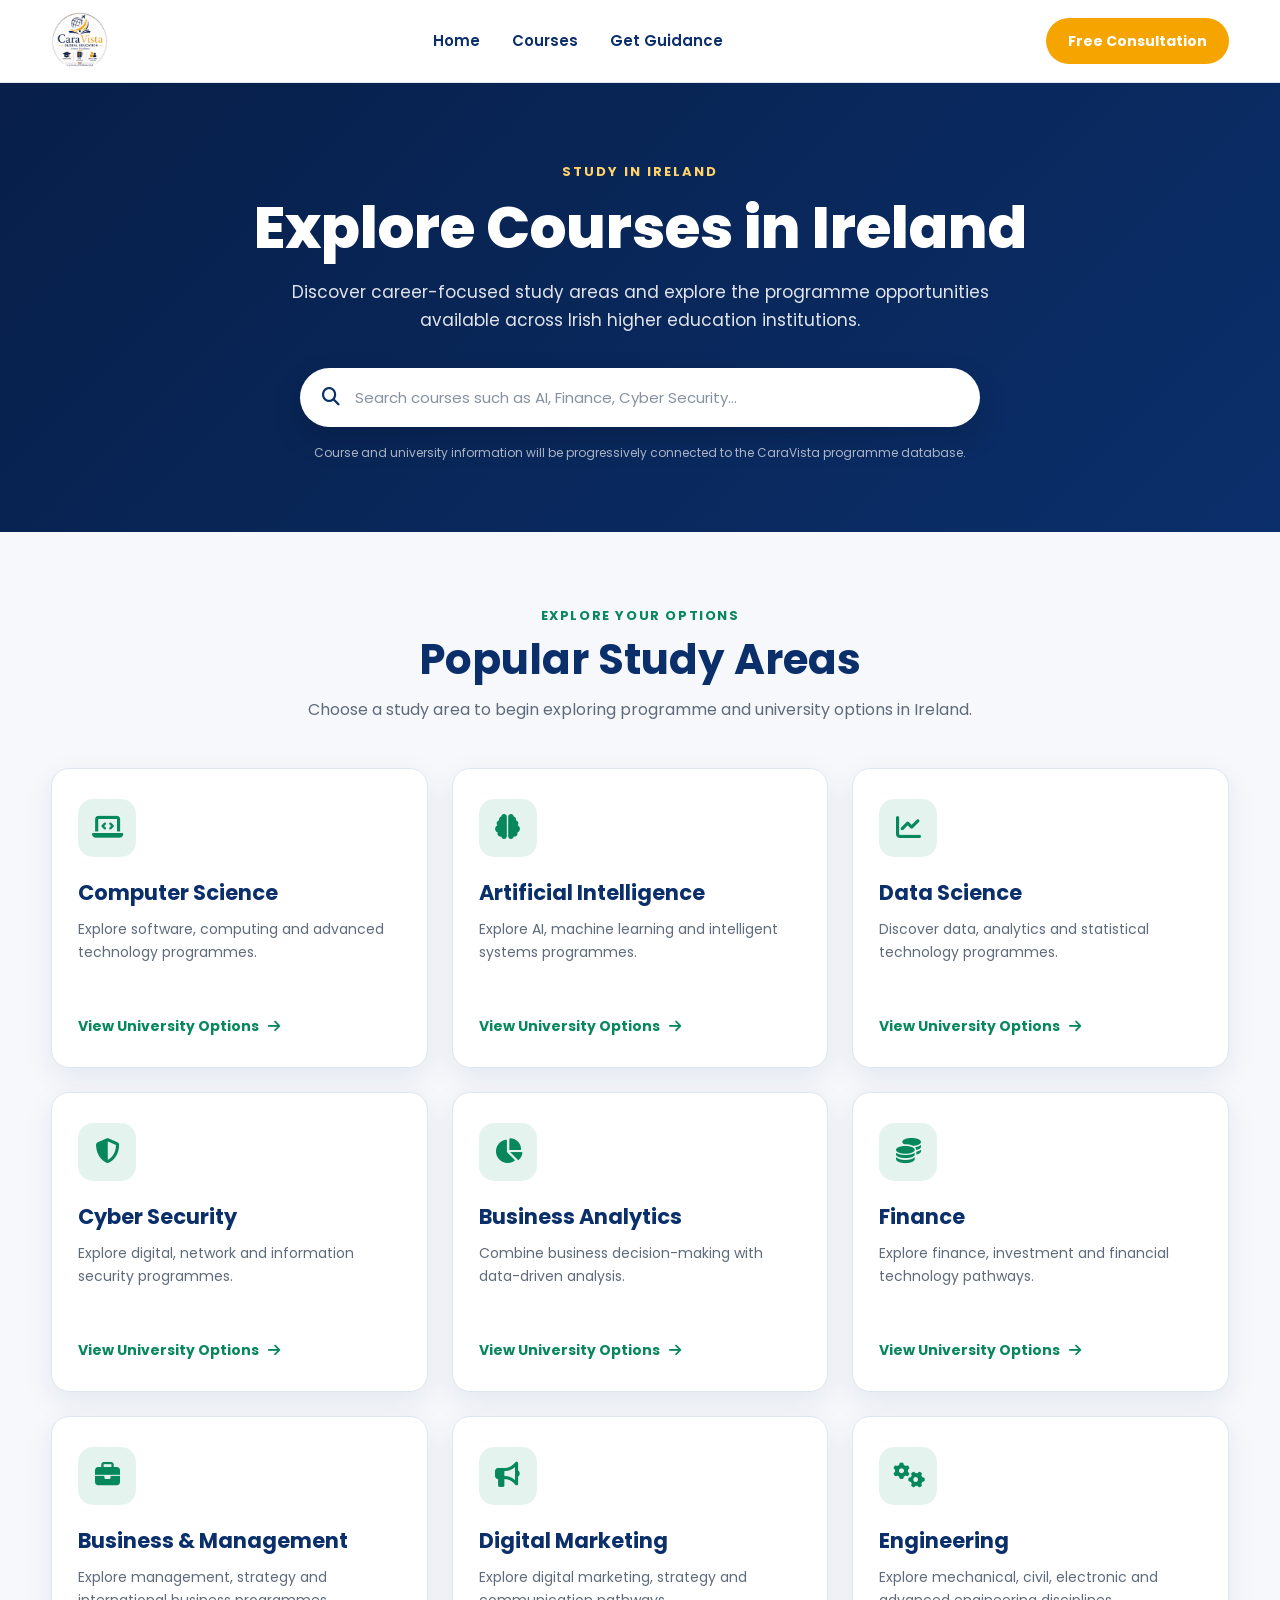
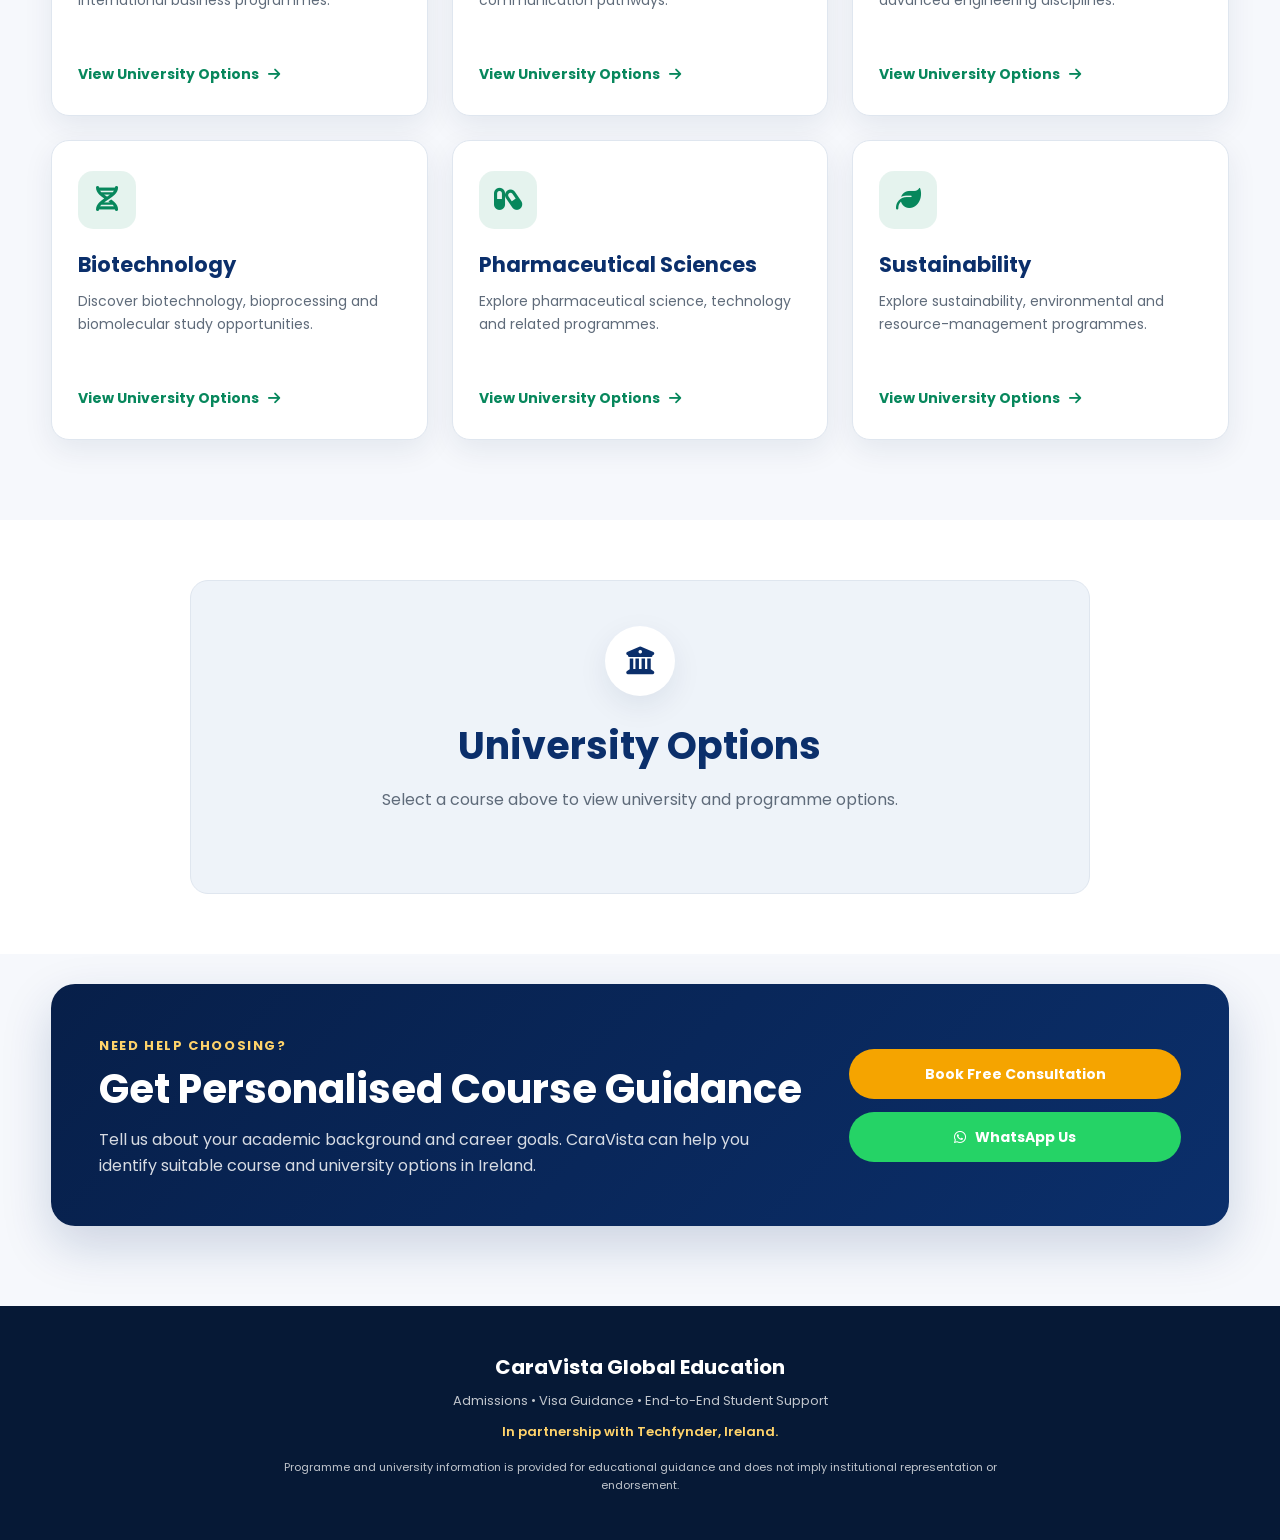
==== commit df15c2ab: "Fix Course Finder filter controls" ====
--- a/courses/index.html
+++ b/courses/index.html
@@ -566,10 +566,58 @@
 </div>
 
 
+<div class="results-filters"
+     id="resultsFilters">
+
+    <div class="filter-group">
+
+        <label for="universityFilter">
+            University
+        </label>
+
+        <select id="universityFilter">
+
+            <option value="">
+                All Universities
+            </option>
+
+        </select>
+
+    </div>
+
+
+    <div class="filter-group">
+
+        <label for="qualificationFilter">
+            Qualification
+        </label>
+
+        <select id="qualificationFilter">
+
+            <option value="">
+                All Qualifications
+            </option>
+
+        </select>
+
+    </div>
+
+
+    <button
+        type="button"
+        id="clearFilters"
+        class="clear-filters">
+
+        Clear Filters
+
+    </button>
+
+</div>
+
+
 <div id="programmeResults"
      class="programme-results">
 </div>
-
             </div>
 
         </div>
--- a/courses/course.css
+++ b/courses/course.css
@@ -1212,3 +1212,198 @@
     }
 
 }
+/* =========================================================
+   COURSE RESULT FILTERS
+   ========================================================= */
+
+.results-filters {
+    display: none;
+
+    width: 100%;
+    max-width: 900px;
+
+    margin:
+        0 auto 28px;
+
+    padding: 20px;
+
+    background: #ffffff;
+
+    border:
+        1px solid
+        var(--border);
+
+    border-radius: 14px;
+
+    box-shadow: var(--shadow);
+
+    grid-template-columns:
+        1fr 1fr auto;
+
+    align-items: end;
+
+    gap: 16px;
+
+    text-align: left;
+}
+
+.results-filters.active {
+    display: grid;
+}
+
+.filter-group {
+    display: flex;
+    flex-direction: column;
+
+    gap: 7px;
+}
+
+.filter-group label {
+    color: var(--primary);
+
+    font-size: 12px;
+    font-weight: 700;
+
+    letter-spacing: 0.3px;
+}
+
+.filter-group select {
+    width: 100%;
+
+    min-height: 46px;
+
+    padding:
+        10px 38px
+        10px 13px;
+
+    border:
+        1px solid
+        #d8e0ea;
+
+    border-radius: 9px;
+
+    background: #ffffff;
+
+    color: var(--text);
+
+    font-size: 13px;
+
+    outline: none;
+
+    cursor: pointer;
+}
+
+.filter-group select:focus {
+    border-color:
+        var(--green);
+
+    box-shadow:
+        0 0 0 3px
+        rgba(
+            7,
+            135,
+            92,
+            0.10
+        );
+}
+
+.clear-filters {
+    min-height: 46px;
+
+    padding:
+        10px 18px;
+
+    border:
+        1px solid
+        var(--primary);
+
+    border-radius: 9px;
+
+    background:
+        transparent;
+
+    color:
+        var(--primary);
+
+    font-size: 12px;
+    font-weight: 700;
+
+    cursor: pointer;
+
+    transition:
+        all 0.2s ease;
+}
+
+.clear-filters:hover {
+    background:
+        var(--primary);
+
+    color:
+        #ffffff;
+}
+
+
+/* Better empty state */
+
+.empty-results i {
+    color:
+        var(--green);
+
+    font-size: 24px;
+
+    margin-bottom: 12px;
+}
+
+.empty-results h3 {
+    color:
+        var(--primary);
+
+    margin-bottom: 6px;
+}
+
+.empty-results p {
+    color:
+        var(--text-light);
+}
+
+
+/* Tablet */
+
+@media (
+    max-width: 800px
+) {
+
+    .results-filters {
+        grid-template-columns:
+            1fr 1fr;
+    }
+
+    .clear-filters {
+        grid-column:
+            1 / -1;
+    }
+
+}
+
+
+/* Mobile */
+
+@media (
+    max-width: 550px
+) {
+
+    .results-filters {
+        grid-template-columns:
+            1fr;
+
+        padding: 16px;
+    }
+
+    .clear-filters {
+        grid-column:
+            auto;
+
+        width: 100%;
+    }
+
+}
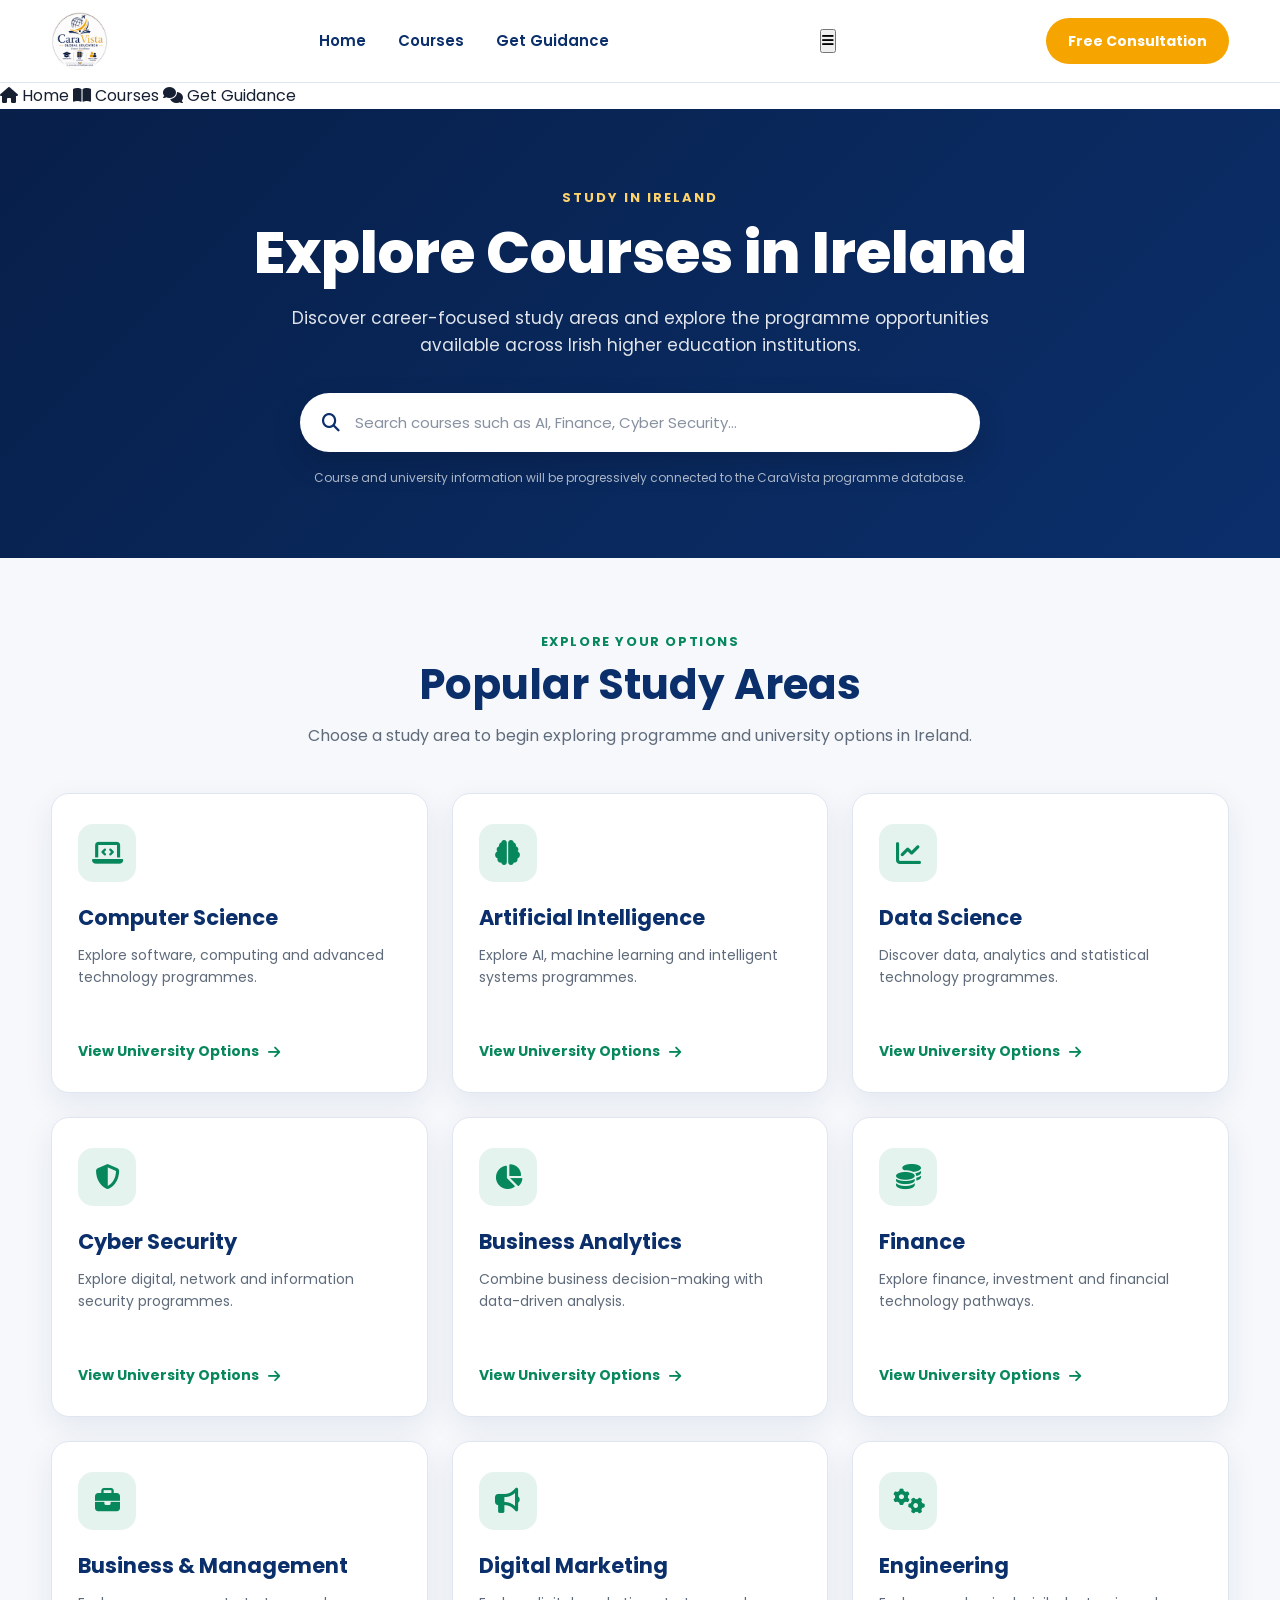
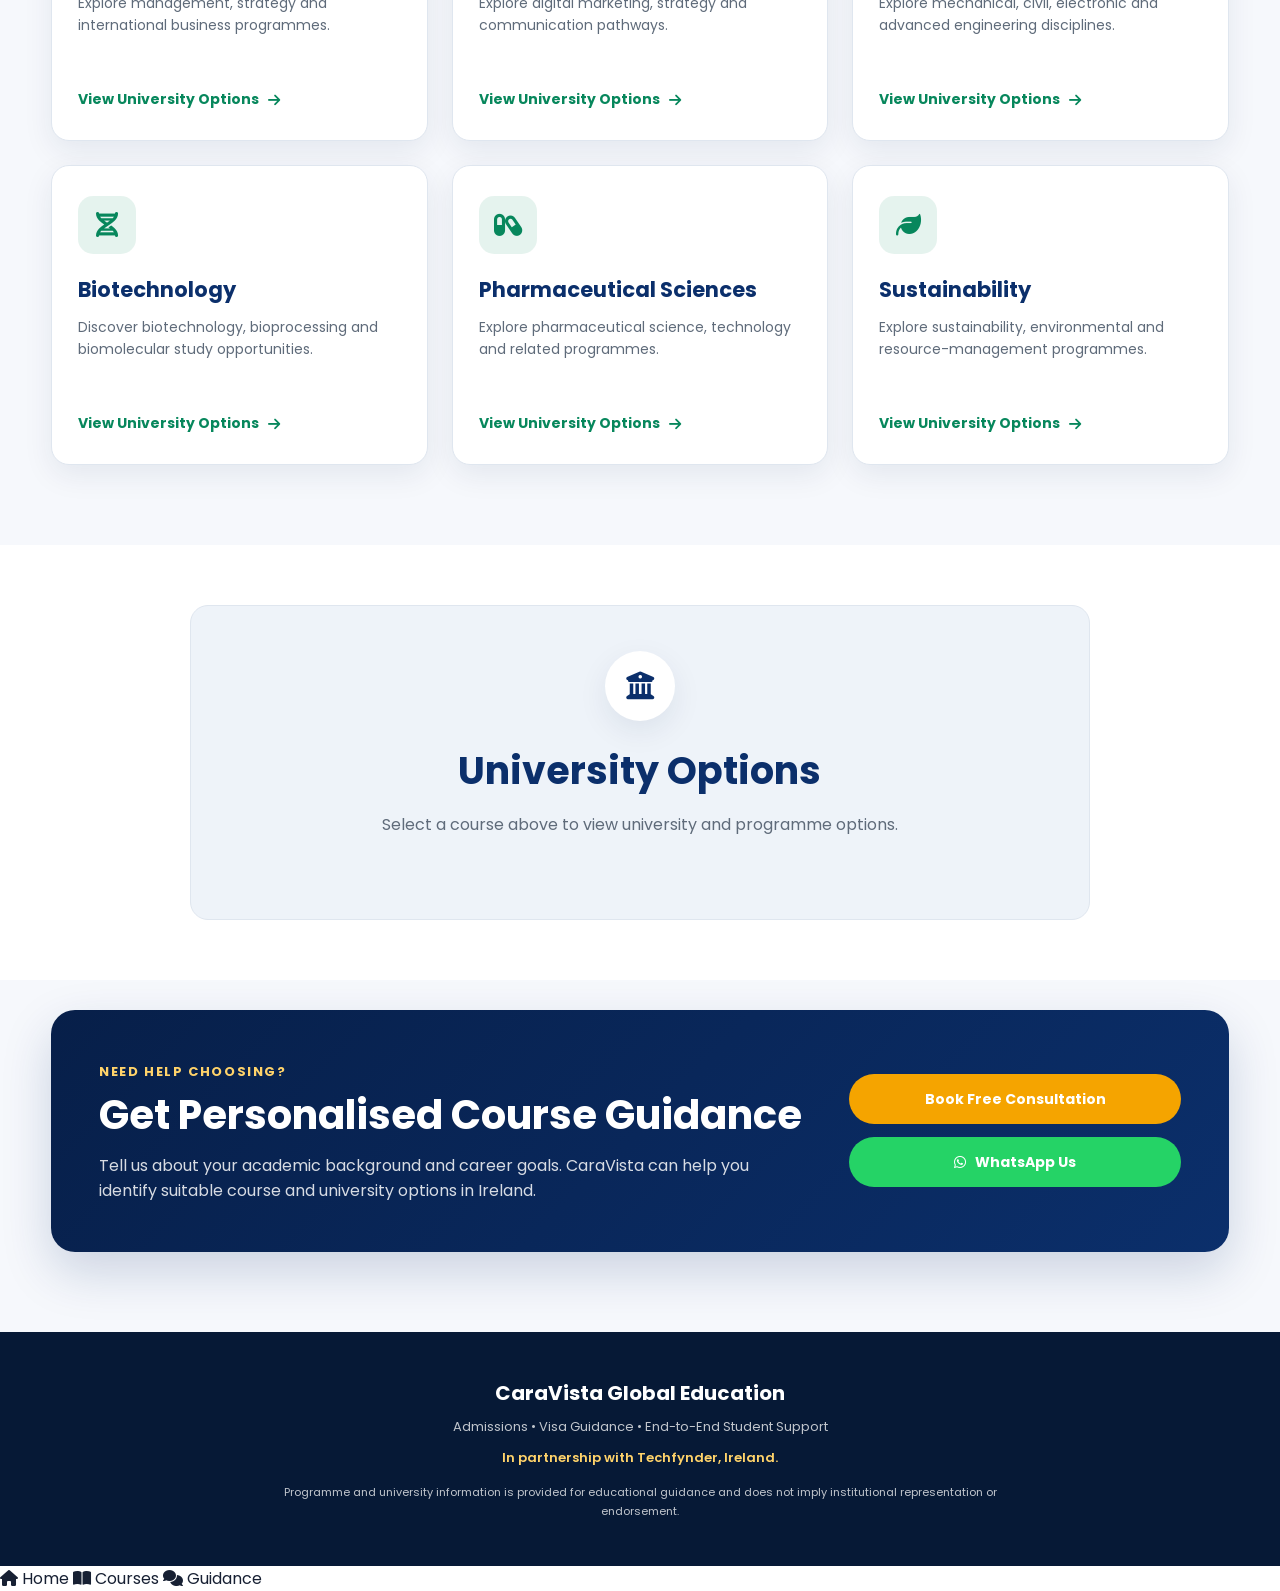
==== commit 0984431d: "Add mobile navigation to Course Finder" ====
--- a/courses/index.html
+++ b/courses/index.html
@@ -64,7 +64,15 @@
             </a>
 
         </nav>
-
+<button
+    type="button"
+    class="mobile-menu-toggle"
+    id="mobileMenuToggle"
+    aria-label="Open navigation menu"
+    aria-expanded="false"
+>
+    <i class="fa-solid fa-bars"></i>
+</button>
         <a href="../#contact"
            class="header-cta">
 
@@ -75,7 +83,25 @@
     </div>
 
 </header>
-
+<div class="mobile-menu"
+     id="mobileMenu">
+
+    <a href="../">
+        <i class="fa-solid fa-house"></i>
+        Home
+    </a>
+
+    <a href="#course-grid">
+        <i class="fa-solid fa-book-open"></i>
+        Courses
+    </a>
+
+    <a href="#guidance">
+        <i class="fa-solid fa-comments"></i>
+        Get Guidance
+    </a>
+
+</div>
 
 <main>
 
@@ -705,7 +731,24 @@
 
 
 <script src="course.js"></script>
-
+<nav class="mobile-bottom-nav">
+
+    <a href="../">
+        <i class="fa-solid fa-house"></i>
+        <span>Home</span>
+    </a>
+
+    <a href="#course-grid">
+        <i class="fa-solid fa-book-open"></i>
+        <span>Courses</span>
+    </a>
+
+    <a href="#guidance">
+        <i class="fa-solid fa-comments"></i>
+        <span>Guidance</span>
+    </a>
+
+</nav>
 </body>
 
 </html>
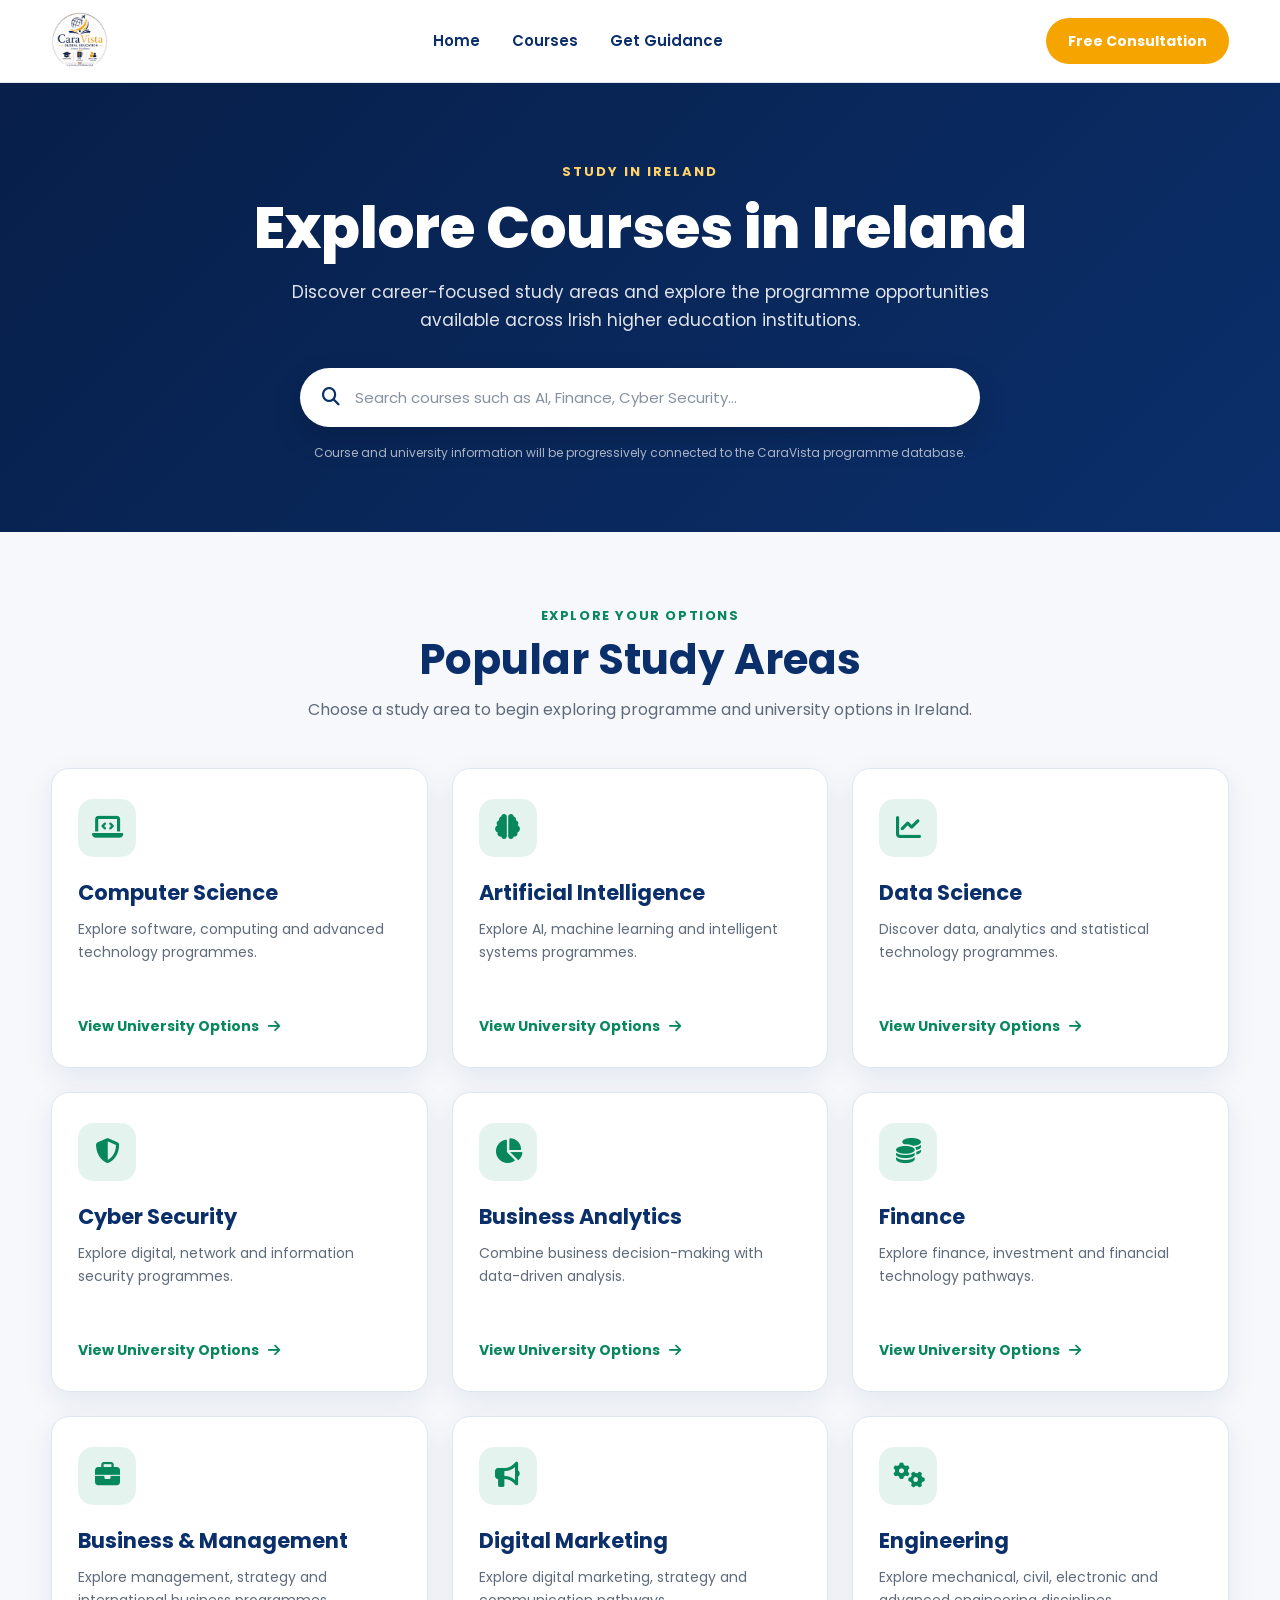
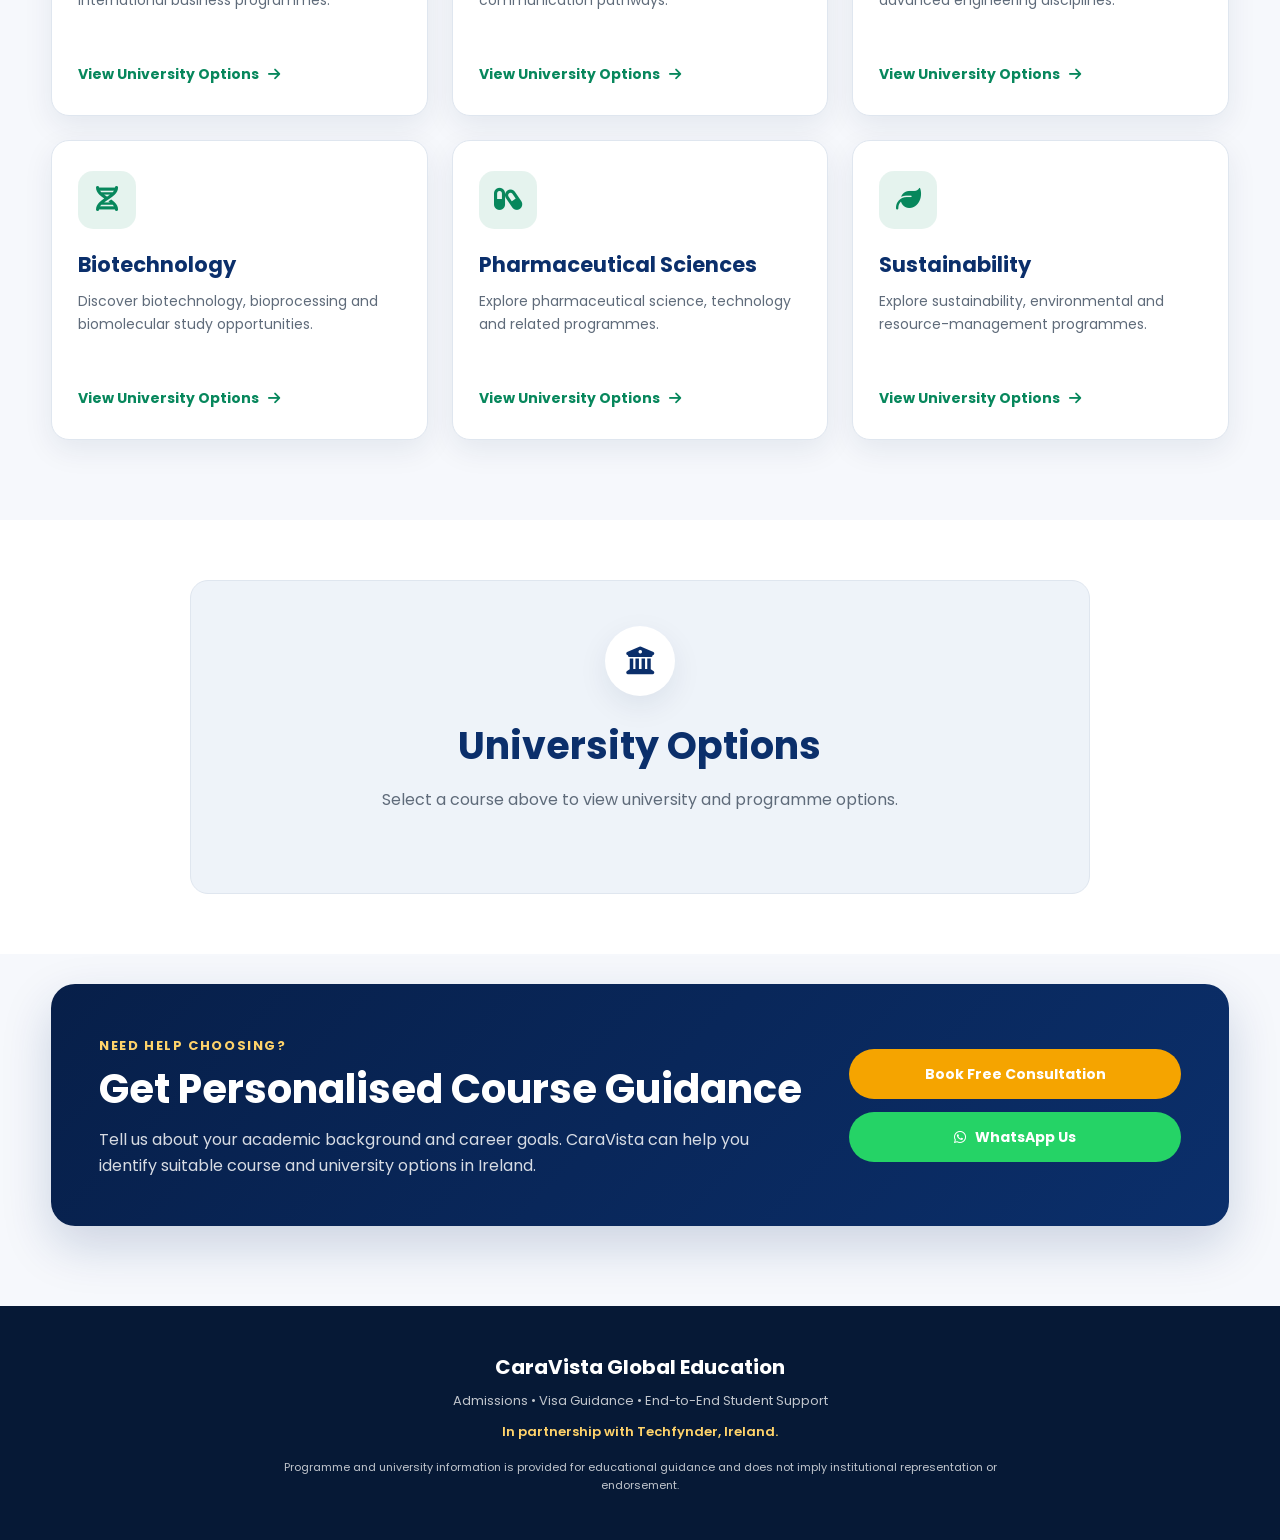
==== commit 1719d4f2: "Remove qualification filter from Course Finder Removed qualification filter section from the HTML." ====
--- a/courses/index.html
+++ b/courses/index.html
@@ -563,24 +563,7 @@
     </div>
 
 
-    <div class="filter-group">
-
-        <label for="qualificationFilter">
-            Qualification
-        </label>
-
-        <select id="qualificationFilter">
-
-            <option value="">
-                All Qualifications
-            </option>
-
-        </select>
-
-    </div>
-
-
-    <button
+      <button
         type="button"
         id="clearFilters"
         class="clear-filters">
--- a/courses/course.css
+++ b/courses/course.css
@@ -1407,3 +1407,152 @@
     }
 
 }
+/* =========================================================
+   MOBILE NAVIGATION
+   ========================================================= */
+
+.mobile-menu-toggle {
+    display: none;
+
+    width: 42px;
+    height: 42px;
+
+    border: 1px solid var(--border);
+    border-radius: 10px;
+
+    background: #ffffff;
+    color: var(--primary);
+
+    font-size: 18px;
+
+    cursor: pointer;
+}
+
+.mobile-menu {
+    display: none;
+
+    position: sticky;
+    top: 68px;
+    z-index: 999;
+
+    background: #ffffff;
+
+    border-bottom: 1px solid var(--border);
+
+    box-shadow:
+        0 8px 20px rgba(15, 42, 80, 0.08);
+}
+
+.mobile-menu.active {
+    display: flex;
+    flex-direction: column;
+}
+
+.mobile-menu a {
+    display: flex;
+    align-items: center;
+
+    gap: 12px;
+
+    padding: 14px 20px;
+
+    color: var(--primary);
+
+    font-size: 14px;
+    font-weight: 600;
+
+    border-bottom: 1px solid #edf1f5;
+}
+
+.mobile-menu a:last-child {
+    border-bottom: none;
+}
+
+.mobile-menu a i {
+    width: 22px;
+    color: var(--green);
+}
+
+.mobile-bottom-nav {
+    display: none;
+}
+
+
+/* =========================================================
+   MOBILE NAV BREAKPOINT
+   ========================================================= */
+
+@media (max-width: 700px) {
+
+    .course-nav {
+        display: none;
+    }
+
+    .mobile-menu-toggle {
+        display: inline-flex;
+        align-items: center;
+        justify-content: center;
+    }
+
+    .header-inner {
+        justify-content: space-between;
+    }
+
+    .header-cta {
+        display: none;
+    }
+
+    .mobile-bottom-nav {
+        position: fixed;
+
+        left: 0;
+        right: 0;
+        bottom: 0;
+
+        z-index: 1200;
+
+        display: grid;
+
+        grid-template-columns:
+            repeat(3, 1fr);
+
+        background: #ffffff;
+
+        border-top: 1px solid var(--border);
+
+        box-shadow:
+            0 -8px 20px rgba(15, 42, 80, 0.08);
+    }
+
+    .mobile-bottom-nav a {
+        min-height: 62px;
+
+        display: flex;
+        flex-direction: column;
+
+        align-items: center;
+        justify-content: center;
+
+        gap: 4px;
+
+        color: var(--primary);
+
+        font-size: 11px;
+        font-weight: 600;
+    }
+
+    .mobile-bottom-nav a i {
+        font-size: 17px;
+        color: var(--green);
+    }
+
+    .mobile-bottom-nav a:hover,
+    .mobile-bottom-nav a:focus {
+        background: #f7f9fc;
+    }
+
+    body {
+        padding-bottom: 68px;
+    }
+
+}
